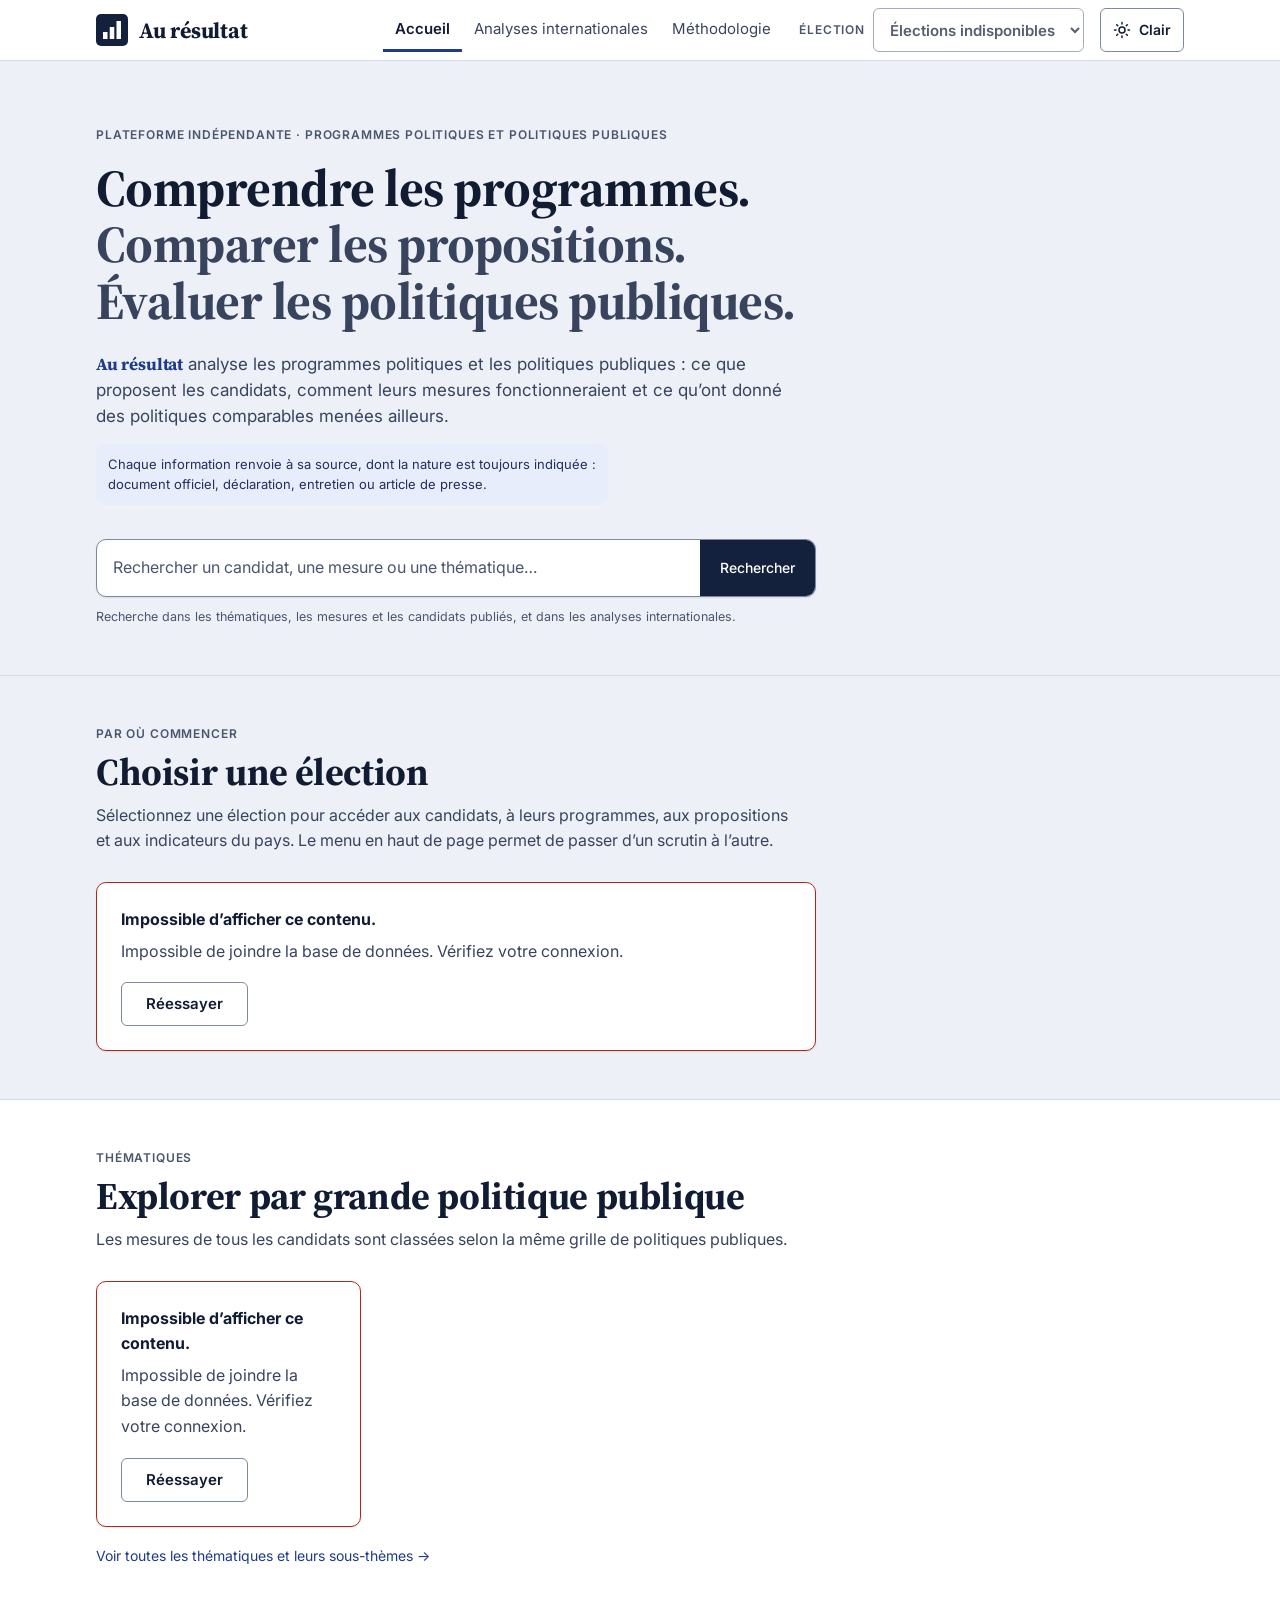
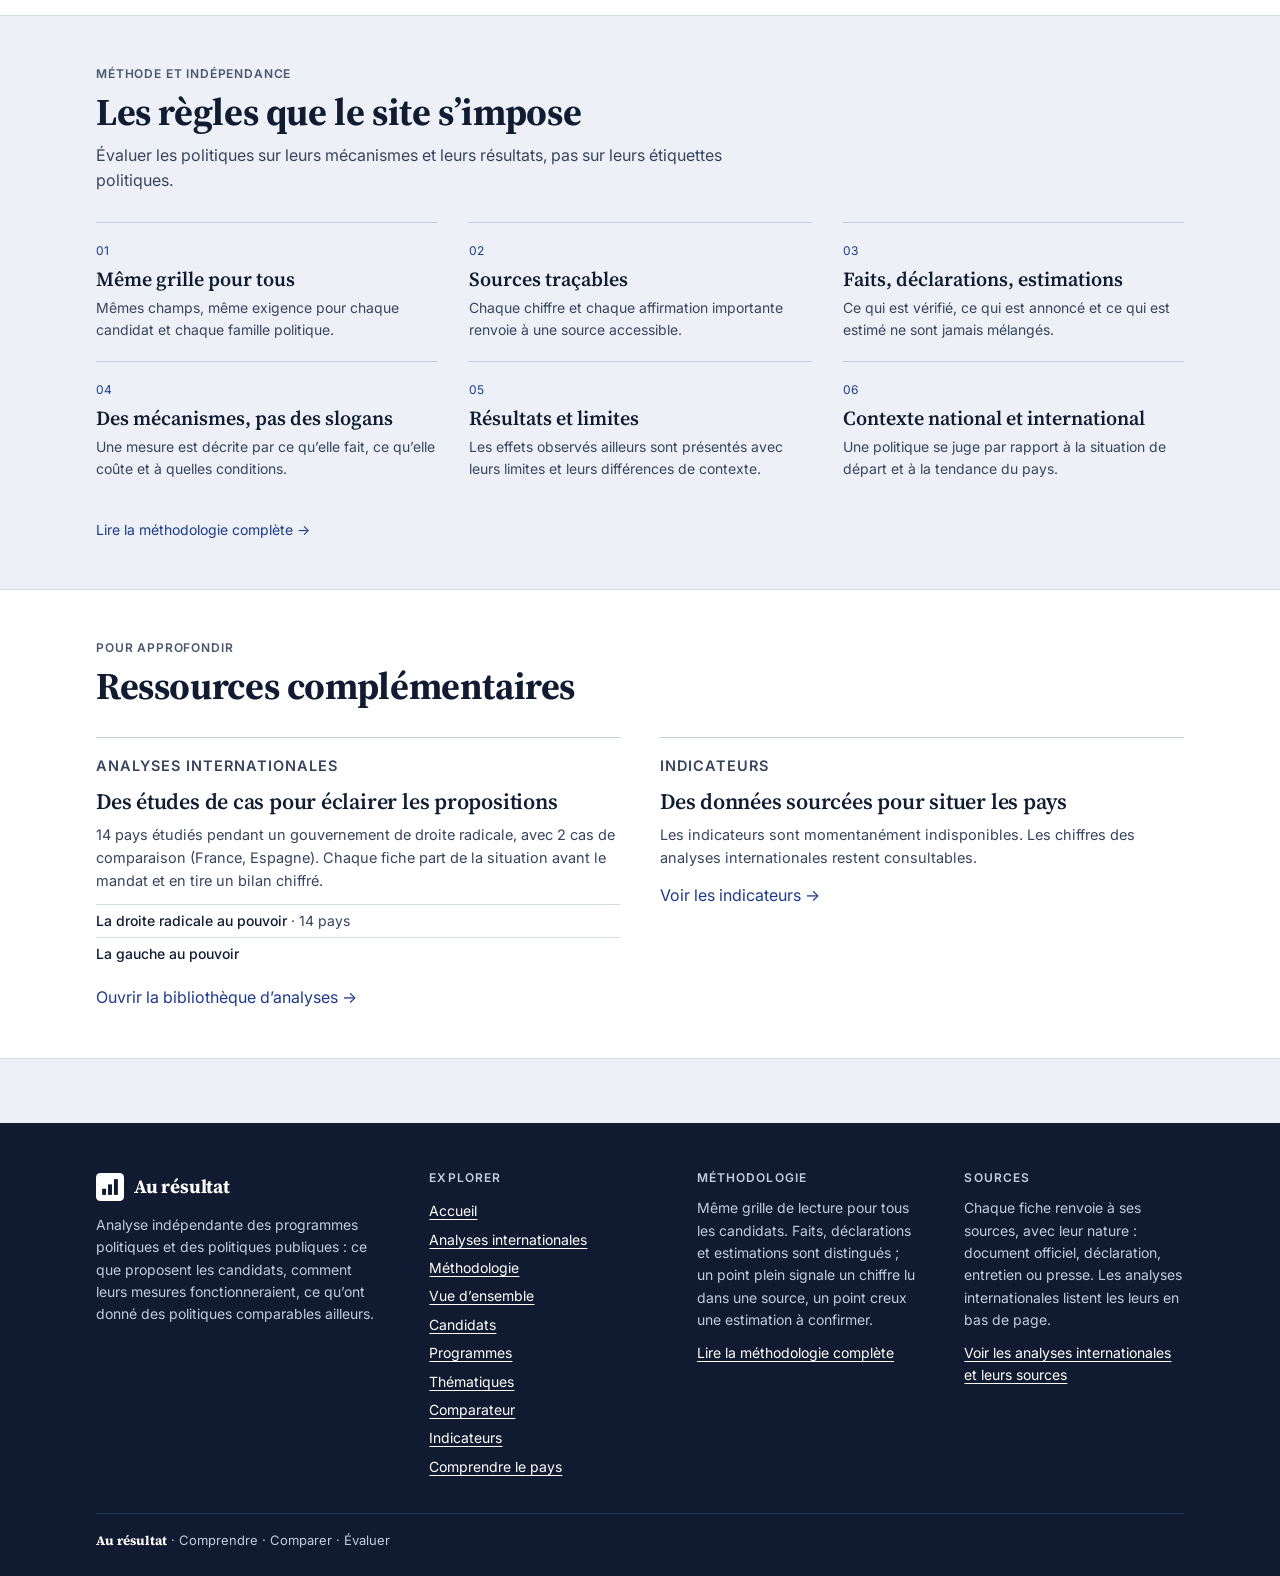
==== index.html @ 0c6ac0dc "Tour explicite des sondages, statut Éliminé fiable, règles de comparabilité, migrations 005 révisée " ====
<!doctype html>
<html lang="fr">
<head>
<meta charset="utf-8">
<meta name="viewport" content="width=device-width, initial-scale=1">
<script src="assets/js/theme-init.js?v=169ece5c"></script>
<title>Comprendre les programmes, comparer les propositions · Au résultat</title>
<meta name="description" content="Plateforme indépendante d’information et de comparaison des programmes politiques et des politiques publiques. Une entrée par élection.">
<meta property="og:title" content="Comprendre les programmes, comparer les propositions · Au résultat">
<meta property="og:description" content="Plateforme indépendante d’information et de comparaison des programmes politiques et des politiques publiques. Une entrée par élection.">

<link rel="icon" href="assets/img/logo.svg" type="image/svg+xml">
<link rel="preconnect" href="https://fonts.googleapis.com">
<link rel="preconnect" href="https://fonts.gstatic.com" crossorigin>
<link rel="stylesheet" href="https://fonts.googleapis.com/css2?family=Inter:wght@400;500;600;700&family=Source+Serif+4:opsz,wght@8..60,500;8..60,600;8..60,700&display=swap">
<link rel="stylesheet" href="assets/css/tokens.css?v=0c6f7365">
<link rel="stylesheet" href="assets/css/base.css?v=6aee513e">
<link rel="stylesheet" href="assets/css/markdown.css?v=99b19935">
<link rel="stylesheet" href="assets/css/home.css?v=6c6f60cf">
<link rel="stylesheet" href="assets/css/data.css?v=5d32ddff">
</head>
<body data-page="home">
<a class="skip" href="#contenu">Aller au contenu</a>
<div id="site-header"></div>

<main id="contenu">

  <!-- 1. Identité, promesse et recherche -->
  <section class="h-hero" aria-labelledby="intro-h">
    <div class="wrap">
      <p class="label" id="h-meta">Plateforme indépendante · programmes politiques et politiques publiques</p>
      <h1 id="intro-h"><span>Comprendre les programmes.</span> <span>Comparer les propositions.</span> <span>Évaluer les politiques publiques.</span></h1>
      <p class="h-lede"><span class="brand-inline">Au résultat</span> analyse les programmes politiques et les politiques publiques : ce que proposent les candidats, comment leurs mesures fonctionneraient et ce qu’ont donné des politiques comparables menées ailleurs.</p>
      <p class="h-status">Chaque information renvoie à sa source, dont la nature est toujours indiquée : document officiel, déclaration, entretien ou article de presse.</p>
      <div class="h-search" id="h-search" role="search">
        <form id="h-search-form" autocomplete="off">
          <label class="skip" for="h-q">Rechercher</label>
          <input id="h-q" type="search" placeholder="Rechercher un candidat, une mesure ou une thématique…" aria-controls="h-results" aria-expanded="false">
          <button type="submit">Rechercher</button>
        </form>
        <div class="h-results" id="h-results" role="region" aria-live="polite" hidden></div>
        <p class="h-search-note" id="h-search-note"></p>
      </div>
    </div>
  </section>

  <!-- 2. Choix de l’élection -->
  <section class="h-band" id="elections" aria-labelledby="elections-h">
    <div class="wrap">
      <header class="h-sec-head">
        <p class="label">Par où commencer</p>
        <h2 id="elections-h">Choisir une élection</h2>
        <p class="h-sec-sub">Sélectionnez une élection pour accéder aux candidats, à leurs programmes, aux propositions et aux indicateurs du pays. Le menu en haut de page permet de passer d’un scrutin à l’autre.</p>
      </header>
      <div id="h-elections"></div>
    </div>
  </section>

  <!-- 3. Thématiques -->
  <section class="h-band h-band--surface" id="thematiques" aria-labelledby="thematiques-h">
    <div class="wrap">
      <header class="h-sec-head">
        <p class="label">Thématiques</p>
        <h2 id="thematiques-h">Explorer par grande politique publique</h2>
        <p class="h-sec-sub" id="h-themes-sub">Les mesures de tous les candidats sont classées selon la même grille de politiques publiques.</p>
      </header>
      <div class="h-themes" id="h-themes"></div>
      <p class="h-more"><a href="thematiques.html">Voir toutes les thématiques et leurs sous-thèmes →</a></p>
    </div>
  </section>

  <!-- 4. Méthode et indépendance -->
  <section class="h-band" id="methode" aria-labelledby="methode-h">
    <div class="wrap">
      <header class="h-sec-head">
        <p class="label">Méthode et indépendance</p>
        <h2 id="methode-h">Les règles que le site s’impose</h2>
        <p class="h-sec-sub">Évaluer les politiques sur leurs mécanismes et leurs résultats, pas sur leurs étiquettes politiques.</p>
      </header>
      <ol class="h-principles">
        <li><span class="mono">01</span><b>Même grille pour tous</b><p>Mêmes champs, même exigence pour chaque candidat et chaque famille politique.</p></li>
        <li><span class="mono">02</span><b>Sources traçables</b><p>Chaque chiffre et chaque affirmation importante renvoie à une source accessible.</p></li>
        <li><span class="mono">03</span><b>Faits, déclarations, estimations</b><p>Ce qui est vérifié, ce qui est annoncé et ce qui est estimé ne sont jamais mélangés.</p></li>
        <li><span class="mono">04</span><b>Des mécanismes, pas des slogans</b><p>Une mesure est décrite par ce qu’elle fait, ce qu’elle coûte et à quelles conditions.</p></li>
        <li><span class="mono">05</span><b>Résultats et limites</b><p>Les effets observés ailleurs sont présentés avec leurs limites et leurs différences de contexte.</p></li>
        <li><span class="mono">06</span><b>Contexte national et international</b><p>Une politique se juge par rapport à la situation de départ et à la tendance du pays.</p></li>
      </ol>
      <p class="h-more"><a href="methodologie.html">Lire la méthodologie complète →</a></p>
    </div>
  </section>

  <!-- 5. Ressources complémentaires -->
  <section class="h-band h-band--surface" id="ressources" aria-labelledby="ressources-h">
    <div class="wrap">
      <header class="h-sec-head">
        <p class="label">Pour approfondir</p>
        <h2 id="ressources-h">Ressources complémentaires</h2>
      </header>
      <div class="h-res">
        <div>
          <p class="label">Analyses internationales</p>
          <h3>Des études de cas pour éclairer les propositions</h3>
          <p id="h-res-an"></p>
          <ul id="h-dossiers"></ul>
          <a href="analyses-internationales.html">Ouvrir la bibliothèque d’analyses →</a>
        </div>
        <div>
          <p class="label">Indicateurs</p>
          <h3>Des données sourcées pour situer les pays</h3>
          <p id="h-res-in"></p>
          <ul id="h-domains"></ul>
          <a href="indicateurs.html">Voir les indicateurs →</a>
        </div>
      </div>
    </div>
  </section>

  <noscript><p class="nojs wrap">Cette page affiche une partie de ses données avec JavaScript. Activez-le pour la consulter, ou ouvrez directement les <a href="candidats.html">candidats</a>, les <a href="thematiques.html">thématiques</a> ou les <a href="analyses-internationales.html">analyses internationales</a>.</p></noscript>
</main>

<div id="site-footer"></div>

<script src="assets/js/site-config.js?v=e3b5e2b8"></script>
<script src="assets/js/utils.js?v=4f6dde50"></script>
<script src="assets/js/layout.js?v=0e770fba"></script>
<script src="assets/js/supabase-config.js?v=d232925b"></script>
<script src="assets/js/db.js?v=2539611e"></script>
<script src="assets/js/markdown.js?v=3c86658f"></script>
<script src="assets/js/ui.js?v=4d51ed99"></script>
<script src="assets/js/election.js?v=2520361f"></script>
<script src="assets/js/data-analyses.js?v=10afe209"></script>
<script src="assets/js/data-gauche.js?v=f952f74d"></script>
<script src="assets/js/search.js?v=bfb70db7"></script>
<script src="assets/js/home.js?v=454de92f"></script>
</body>
</html>
---- assets/css/tokens.css ----
/* ==========================================================================
   DESIGN TOKENS : source unique des couleurs, polices, espacements et rayons.
   Deux jeux de valeurs : clair (par défaut) et sombre ([data-theme="dark"]).
   L'attribut data-theme est posé sur <html> par assets/js/theme-init.js AVANT le premier affichage
   (choix mémorisé, sinon préférence du système). Aucun composant ne contient de couleur en dur :
   changer l'identité du site = changer les valeurs de ce fichier, et seulement celui-ci.
   Contrastes vérifiés (WCAG AA) pour chaque paire texte/fond de ce fichier, dans les deux modes.
   ========================================================================== */
:root{
  /* ---- Typographie ---- */
  --f-display:'Source Serif 4',Georgia,'Times New Roman',serif;
  --f-body:'Inter',system-ui,-apple-system,'Segoe UI',Roboto,sans-serif;
  --f-mono:var(--f-body);          /* libellés techniques : même famille que le texte, en capitales espacées */
  /* ---- Espacements (échelle unique) ---- */
  --s-1:4px;--s-2:8px;--s-3:12px;--s-4:16px;--s-5:24px;--s-6:32px;--s-7:48px;--s-8:64px;
  --r-sm:6px;--r:10px;--r-lg:14px;
  --tap:44px;                      /* cible tactile minimale */
  --header-h:60px;

  /* ---- Mode clair : fond gris très clair, cartes blanches, bleu marine structurant ---- */
  color-scheme:light;
  --bg:#edf0f6;                    /* fond général */
  --surface:#ffffff;               /* cartes et surfaces */
  --surface-2:#e8ecf4;             /* aplat discret : en-têtes de tableau, citations, tuiles */
  --surface-hover:#f5f8fe;
  --line:#c5cddc;                  /* contour des cartes et séparateurs (≈1,6:1 sur blanc) */
  --rule:#9aa6bd;                  /* filet de séparation de groupe et de section */
  --line-soft:#d5dbe8;             /* filets discrets internes */
  --control-line:#7d89a3;          /* contour des champs et boutons (≥ 3:1) */
  --fg:#111c33;
  --fg-2:#38445e;
  --muted:#4a566e;
  --accent:#1e3a8a;                /* liens, repères, bleu marine vif */
  --accent-dim:#8d9bc4;
  --accent-soft:#e7edfa;           /* fond d'une note d'information */
  --accent-soft-fg:#22305a;
  --on-accent:#ffffff;
  --btn-bg:#14213d;--btn-fg:#ffffff;--btn-hover:#1e3a8a;
  --bar:#14213d;                   /* bandeau d'élection */
  --bar-2:#25365f;
  --bar-fg:#ffffff;
  --bar-fg-2:#c1cbe3;
  --footer-bg:#101a30;
  --header-bg:#ffffff;
  --sticky-bg:rgba(237,240,246,.94);
  --focus:#1e3a8a;                 /* anneau de focus sur le fond de page */
  --focus-bar:#ffffff;             /* anneau de focus sur les bandeaux marine et le pied de page */
  --pos:#146c3a;--neg:#b3261e;--mix:#8a5a00;
  --pre:#8794ae;--post:#4f5d7d;    /* graphiques : avant / pendant le mandat */
  --shadow:0 1px 2px rgba(17,28,51,.06),0 1px 1px rgba(17,28,51,.04);
  --logo-bg:#14213d;--logo-bar:#ffffff;
  /* Statut d'une valeur chiffrée (cas comparatifs) */
  --vs-obs:#14703f;--vs-proj:#0b4f9a;--vs-tgt:#8a5a00;--vs-est:#5b3ea6;--vs-unk:#4a566e;
  /* Les cinq statuts de formalisation d'une mesure : couleurs de la version en production (pastilles pleines, texte --fs-ink ≥ 7:1) */
  --fs-ink:#070d1a;
  --fs-official-fg:var(--fs-ink);--fs-official-bg:#86aee8;--fs-official-line:#86aee8;
  --fs-party-fg:var(--fs-ink);--fs-party-bg:#6fbcc8;--fs-party-line:#6fbcc8;
  --fs-pledge-fg:var(--fs-ink);--fs-pledge-bg:#aa9bdb;--fs-pledge-line:#aa9bdb;
  --fs-recent-fg:var(--fs-ink);--fs-recent-bg:#d4a47e;--fs-recent-line:#d4a47e;
  --fs-press-fg:var(--fs-ink);--fs-press-bg:#c791a6;--fs-press-line:#c791a6;
  /* Bandeaux marine et pied de page : mêmes valeurs dans les deux modes */
  --on-bar:#ffffff;
  --st-upcoming-fg:#e6ebf8;--st-live-bg:#14532d;--st-live-fg:#d7f3e1;--st-past-bg:#3a3f4d;--st-past-fg:#d5d9e3;
  --logo-on-bar:#ffffff;
  --shadow-pop:0 8px 24px rgba(17,28,51,.16);
}

/* ---- Mode sombre : bleu nuit, cartes ardoise, texte blanc cassé, accents bleus ---- */
:root[data-theme="dark"]{
  color-scheme:dark;
  --bg:#0b1424;
  --surface:#131f36;
  --surface-2:#1a2947;
  --surface-hover:#182742;
  --line:#2f4166;
  --rule:#4a6194;
  --line-soft:#243659;
  --control-line:#6479a6;
  --fg:#eceff6;
  --fg-2:#c4ccdc;
  --muted:#9aa6be;
  --accent:#8fb4ff;
  --accent-dim:#4a69a8;
  --accent-soft:#1b2c4f;
  --accent-soft-fg:#d3e0fa;
  --on-accent:#0b1424;
  --btn-bg:#8fb4ff;--btn-fg:#0b1424;--btn-hover:#b3cdff;
  --bar:#16264a;
  --bar-2:#243a6b;
  --bar-fg:#ffffff;
  --bar-fg-2:#b9c6e6;
  --footer-bg:#08101e;
  --header-bg:#0f1a2f;
  --sticky-bg:rgba(11,20,36,.94);
  --focus:#a9c4ff;
  --focus-bar:#ffffff;
  --pos:#5cd1a0;--neg:#ff8f82;--mix:#f0c36a;
  --pre:#5f7196;--post:#9fb3da;
  --shadow:none;
  --logo-bg:#8fb4ff;--logo-bar:#0b1424;
  --vs-obs:#5cd1a0;--vs-proj:#8fb4ff;--vs-tgt:#f0c36a;--vs-est:#c9b6ff;--vs-unk:#9aa6be;
  /* Mode sombre : la teinte de production devient le texte et le contour, sur un fond très sombre teinté (≥ 7:1) */
  --fs-official-fg:#86aee8;--fs-official-bg:#273754;--fs-official-line:#86aee8;
  --fs-party-fg:#6fbcc8;--fs-party-bg:#233a4f;--fs-party-line:#6fbcc8;
  --fs-pledge-fg:#aa9bdb;--fs-pledge-bg:#2d3452;--fs-pledge-line:#aa9bdb;
  --fs-recent-fg:#d4a47e;--fs-recent-bg:#343642;--fs-recent-line:#d4a47e;
  --fs-press-fg:#c791a6;--fs-press-bg:#323249;--fs-press-line:#c791a6;
  --shadow-pop:0 8px 24px rgba(0,0,0,.5);
}
---- assets/css/base.css ----
/* ==========================================================================
   BASE COMMUNE À TOUTES LES PAGES
   Couleurs, polices, espacements : voir tokens.css (clair et sombre). Ce fichier ne contient aucune couleur en dur.
   Typographie : Source Serif 4 (titres), Inter (texte et libellés).
   Hiérarchie : titre de page (h1) > section (h2) > sous-section (h3/h4) > libellé en capitales (.label) > texte secondaire (--muted).
   ========================================================================== */
*{box-sizing:border-box}
html{scroll-behavior:smooth;background:var(--bg)}
@media (prefers-reduced-motion:reduce){html{scroll-behavior:auto}}
body{margin:0;background:var(--bg);color:var(--fg);font-family:var(--f-body);font-size:16px;line-height:1.6;-webkit-text-size-adjust:100%;font-variant-numeric:lining-nums}
a{color:var(--accent);text-decoration:none}
a:hover{text-decoration:underline;text-underline-offset:3px}
:focus-visible{outline:3px solid var(--focus);outline-offset:2px;border-radius:3px}
.elec-bar :focus-visible,.site-footer :focus-visible{outline-color:var(--focus-bar)}
img{max-width:100%}
.wrap{max-width:1120px;margin:0 auto;padding-left:max(var(--s-4),env(safe-area-inset-left,0px));padding-right:max(var(--s-4),env(safe-area-inset-right,0px))}
h1,h2,h3,h4{font-family:var(--f-display);font-weight:700;margin:0;text-wrap:balance;letter-spacing:-.01em;line-height:1.15;color:var(--fg)}
h1{font-size:clamp(2rem,4.4vw,3rem)}
h2{font-size:clamp(1.5rem,2.8vw,2rem)}
h3{font-size:clamp(1.2rem,2vw,1.4rem);font-weight:600}
h4{font-size:1.05rem;font-weight:600}
p{margin:0}
summary{min-height:var(--tap);display:list-item}
summary:where(:not([class])){display:flex;align-items:center}
.mono{font-family:var(--f-mono)}
.label{font-family:var(--f-mono);font-size:12px;font-weight:600;letter-spacing:.07em;text-transform:uppercase;color:var(--muted)}
.dot{display:inline-block;width:7px;height:7px;border-radius:50%;margin-left:4px;vertical-align:middle;flex:none}
.dot.v{background:var(--accent)}
.dot.e{border:1px solid var(--muted);background:transparent}
.skip{position:absolute;left:-9999px;top:8px;background:var(--fg);color:var(--bg);padding:8px 12px;z-index:100}
.skip:focus{left:8px}

/* ---------- Boutons, champs : un seul style pour tout le site ---------- */
.btn{display:inline-flex;align-items:center;justify-content:center;min-height:var(--tap);padding:0 var(--s-5);border:1px solid var(--control-line);border-radius:var(--r-sm);background:var(--surface);color:var(--fg);font:inherit;font-size:.9375rem;font-weight:600;line-height:1.2;text-decoration:none;cursor:pointer}
.btn:hover{border-color:var(--accent);color:var(--accent);text-decoration:none}
.btn--primary{background:var(--btn-bg);border-color:var(--btn-bg);color:var(--btn-fg)}
.btn--primary:hover{background:var(--btn-hover);border-color:var(--btn-hover);color:var(--btn-fg)}
select,input[type="search"],input[type="text"]{font:inherit;color:var(--fg);background:var(--surface);border:1px solid var(--control-line);border-radius:var(--r-sm);min-height:var(--tap);padding:0 var(--s-3)}
select{font-size:.9375rem;font-weight:500;max-width:100%}
input::placeholder{color:var(--muted);opacity:1}
input[type="checkbox"],input[type="radio"]{accent-color:var(--accent);width:18px;height:18px;flex:none;margin:2px 0 0}

/* ---------- Bandeau du site ---------- */
.logo{width:32px;height:32px;display:block;flex:none}
.logo .lb{fill:var(--logo-bg)}.logo .lr{fill:var(--logo-bar)}
.site-header{position:sticky;top:0;z-index:40;background:var(--header-bg);border-bottom:1px solid var(--line-soft)}
.site-header .wrap{display:flex;align-items:center;justify-content:space-between;flex-wrap:wrap;gap:var(--s-1) var(--s-4);padding-block:var(--s-2)}
.brand{display:flex;align-items:center;gap:11px;color:var(--fg);text-decoration:none;min-height:var(--tap)}
.brand:hover{text-decoration:none}
.brand-name{font-family:var(--f-display);font-weight:700;font-size:22px;letter-spacing:-.01em;line-height:1;color:var(--fg)}
.brand-tag{display:none;font-family:var(--f-mono);font-size:11px;font-weight:600;letter-spacing:.07em;text-transform:uppercase;color:var(--muted);padding-left:12px;border-left:1px solid var(--line)}
@media (min-width:1440px){.brand-tag{display:block}}
.site-nav{margin-left:auto}
.site-nav ul{display:flex;gap:0;list-style:none;margin:0;padding:0}
.site-nav a{display:flex;align-items:center;min-height:var(--tap);white-space:nowrap;padding:0 var(--s-3);color:var(--fg-2);font-size:.9375rem;border-bottom:3px solid transparent;text-decoration:none}
.site-nav a:hover{color:var(--fg)}
.site-nav a[aria-current="page"]{color:var(--fg);font-weight:600;border-bottom-color:var(--accent)}

/* ---------- Sélecteurs d'élection et d'apparence ---------- */
.elec-pick{display:flex;align-items:center;gap:var(--s-2)}
.elec-pick label{font-family:var(--f-mono);font-size:12px;font-weight:600;letter-spacing:.07em;text-transform:uppercase;color:var(--muted)}
.elec-pick select{font-weight:600;max-width:260px;min-width:0}
.theme-pick{position:relative;display:inline-flex;align-items:center;gap:var(--s-2);min-height:var(--tap);min-width:var(--tap);padding:0 var(--s-3);justify-content:center;border:1px solid var(--control-line);border-radius:var(--r-sm);background:var(--surface);color:var(--fg);font-size:.875rem;font-weight:600}
.theme-pick:hover{border-color:var(--accent);color:var(--accent)}
.theme-pick svg{display:none;width:18px;height:18px;flex:none}
.theme-pick[data-pref="light"] .i-light,.theme-pick[data-pref="dark"] .i-dark,.theme-pick[data-pref="auto"] .i-auto{display:block}
.theme-pick .tp-lab{display:none}
.theme-pick select{position:absolute;inset:0;width:100%;height:100%;min-height:0;opacity:0;cursor:pointer;padding:0;border:0}
.theme-pick:has(select:focus-visible){outline:3px solid var(--focus);outline-offset:2px}
@supports not selector(:has(*)){.theme-pick:focus-within{outline:3px solid var(--focus);outline-offset:2px}}
@media (min-width:901px){.theme-pick{justify-content:flex-start}.theme-pick .tp-lab{display:inline}}

/* ---------- Barre de rubriques de l'élection ---------- */
.elec-bar{background:var(--bar);color:var(--bar-fg)}
.elec-bar .wrap{display:flex;flex-wrap:wrap;align-items:center;justify-content:space-between;gap:0 var(--s-5)}
.elec-bar .label{color:var(--bar-fg-2)}
.eb-title{display:flex;align-items:center;gap:var(--s-3);padding:var(--s-3) 0 var(--s-1);min-width:0;flex-wrap:wrap}
.eb-title b{font-family:var(--f-display);font-size:1.1875rem;font-weight:600;color:var(--bar-fg)}
.eb-st{font-family:var(--f-mono);font-size:12px;font-weight:600;padding:3px 10px;border-radius:999px;background:var(--bar-2);color:var(--st-upcoming-fg)}
.eb-live{background:var(--st-live-bg);color:var(--st-live-fg)}.eb-upcoming{background:var(--bar-2);color:var(--st-upcoming-fg)}.eb-past{background:var(--st-past-bg);color:var(--st-past-fg)}
.eb-nav ul{display:flex;list-style:none;margin:0;padding:0;overflow-x:auto;scrollbar-width:thin}
.eb-nav a{display:flex;align-items:center;min-height:var(--tap);white-space:nowrap;padding:0 var(--s-3);color:var(--bar-fg-2);font-size:.9375rem;border-bottom:3px solid transparent;text-decoration:none}
.eb-nav a:hover{color:var(--on-bar);text-decoration:none}
.eb-nav a[aria-current="page"]{color:var(--on-bar);font-weight:600;border-bottom-color:var(--on-bar)}
.elec-choose{max-width:none}

.site-menu{display:contents}
.menu-btn{display:none;align-items:center;gap:var(--s-2);min-height:var(--tap);padding:0 var(--s-3);border:1px solid var(--control-line);border-radius:var(--r-sm);background:var(--surface);color:var(--fg);font:inherit;font-size:.875rem;font-weight:600;cursor:pointer}
.menu-btn svg{width:18px;height:18px}
.menu-btn:hover{border-color:var(--accent);color:var(--accent)}

/* Petit écran : bandeau réduit à une ligne (logo, apparence, menu) ; navigation et élection dans le menu */
@media (max-width:900px){
  .site-header .wrap{align-items:center;flex-wrap:wrap}
  .theme-pick{order:2;margin-left:auto}
  .menu-btn{display:inline-flex;order:3}
  .site-menu{display:none;flex:1 0 100%;order:5;padding-bottom:var(--s-3)}
  .site-menu.open{display:block}
  .elec-pick{margin-top:var(--s-2)}
  .elec-pick label{display:none}
  .elec-pick select{max-width:none;width:100%}
  .site-nav{width:100%;margin-left:0}
  .site-nav ul{flex-direction:column}
  .site-nav a{border-bottom:0;border-left:3px solid transparent}
  .site-nav a[aria-current="page"]{border-left-color:var(--accent)}
}
@media (max-width:700px){
  .site-header{position:static}
  .brand-name{font-size:1.1875rem}
  .eb-title{flex-wrap:nowrap;padding:var(--s-2) 0 0;gap:var(--s-2);width:100%}
  .eb-title .label{display:none}
  .eb-title b{font-size:1rem;white-space:nowrap;overflow:hidden;text-overflow:ellipsis;min-width:0}
  .eb-st{flex:none}
  .eb-nav{width:100%}
  .eb-nav a{padding:0 10px;font-size:.9rem}
  .elec-bar .wrap{gap:0}
}

/* ---------- Pied de page ---------- */
.site-footer{background:var(--footer-bg);color:var(--bar-fg-2);padding-block:var(--s-7) var(--s-5);margin-top:var(--s-8)}
.site-footer a{color:var(--on-bar);text-decoration:underline;text-underline-offset:3px}
.f-grid{display:grid;grid-template-columns:1.3fr 1fr 1fr 1fr;gap:var(--s-6) var(--s-7)}
.f-grid h2{font-family:var(--f-mono);font-size:12px;font-weight:600;letter-spacing:.09em;text-transform:uppercase;color:var(--bar-fg-2);margin-bottom:var(--s-3)}
.f-grid p,.f-grid li{font-size:.875rem;color:var(--bar-fg-2)}
.f-grid p+p{margin-top:10px}
.f-grid ul{list-style:none;margin:0;padding:0}
.f-grid li{padding:3px 0}
.f-brand{display:flex;align-items:center;gap:10px;margin-bottom:var(--s-3)}
.f-brand .logo{width:28px;height:28px;--logo-bg:var(--logo-on-bar);--logo-bar:var(--footer-bg)}
.f-brand b{font-family:var(--f-display);font-size:19px;color:var(--on-bar)}
.f-slot{border:1px dashed var(--bar-2);padding:8px 10px;color:var(--bar-fg-2);font-size:.8125rem;margin-top:10px}
.f-bottom{margin-top:var(--s-6);padding-top:var(--s-4);border-top:1px solid var(--bar-2);display:flex;flex-wrap:wrap;gap:6px var(--s-5);font-size:.8125rem;color:var(--bar-fg-2)}
@media (max-width:860px){.f-grid{grid-template-columns:repeat(2,minmax(0,1fr))}}
@media (max-width:520px){.f-grid{grid-template-columns:minmax(0,1fr)}}

.brand-inline{font-family:var(--f-display);font-weight:700;color:var(--accent);letter-spacing:-.01em;white-space:nowrap}
.site-footer .brand-inline{color:var(--on-bar)}

/* ---------- Changement de thème : transition douce, seulement pendant le basculement (jamais au chargement) ---------- */
.theme-anim,.theme-anim *,.theme-anim *::before,.theme-anim *::after{transition:background-color .25s ease,color .25s ease,border-color .25s ease,fill .25s ease,stroke .25s ease,box-shadow .25s ease !important}
@media (prefers-reduced-motion:reduce){.theme-anim,.theme-anim *,.theme-anim *::before,.theme-anim *::after{transition:none !important}}
---- assets/css/markdown.css ----
/* ==========================================================================
   TEXTE ÉDITORIAL RENDU DEPUIS DU MARKDOWN (classe .md, produite par UI.rich / assets/js/markdown.js)
   Aucune couleur en dur : tout vient de tokens.css. Couleur identitaire = --accent (même couleur que les liens et « Au résultat »).
   Les tailles de texte propres à une page (ex. dossier pays) se règlent dans la feuille de la page.
   ========================================================================== */
.md{line-height:1.65;overflow-wrap:anywhere;word-break:normal}
.md>:first-child{margin-top:0}
.md>:last-child{margin-bottom:0}
.md p{margin:0 0 1em}
/* Gras : couleur identitaire, graisse nettement marquée */
.md strong,.md b{font-weight:700;color:var(--accent)}
.md em{font-style:italic}
/* Sous-titres (« ## Titre » devient un h4 dans les fiches) : serif, hiérarchie nette, rappel discret de la couleur identitaire */
.md h3,.md h4,.md h5,.md h6{font-family:var(--f-display);font-weight:600;line-height:1.25;color:var(--fg);margin:1.5em 0 .5em;text-wrap:balance}
.md h3{font-size:1.4rem}
.md h4{font-size:1.2rem;padding-bottom:.3em;border-bottom:2px solid var(--accent-dim)}
.md h5,.md h6{font-size:1.05rem}
/* Listes : vrais marqueurs (pas de tirets), colorés avec l'identité, alignés sur le texte */
.md ul,.md ol{margin:0 0 1em;padding-left:1.5em}
.md ul{list-style:disc}
.md ul ul{list-style:circle}
.md li{margin:.35em 0;padding-left:.25em}
.md li::marker{color:var(--accent)}
.md ol>li::marker{font-weight:700;font-variant-numeric:lining-nums tabular-nums}
.md li>ul,.md li>ol{margin:.35em 0 .2em}
.md li>p{margin:0 0 .4em}
.md a{color:var(--accent);text-underline-offset:2px;text-decoration:underline}
.md blockquote{margin:1.2em 0;padding:.1em 0 .1em 16px;border-left:2px solid var(--line);color:var(--fg-2);font-family:var(--f-display)}
.md code{font-family:ui-monospace,SFMono-Regular,Menlo,Consolas,monospace;font-size:.88em;background:var(--surface-2);padding:.1em .35em;border-radius:4px}
.md pre{overflow-x:auto;background:var(--surface-2);padding:12px 14px;border-radius:var(--r-sm);max-width:100%}
.md pre code{background:none;padding:0}
.md hr{border:0;border-top:1px solid var(--line);margin:1.6em 0}
.md-table{overflow-x:auto;margin:0 0 1.2em;max-width:100%}
.md-table table{border-collapse:collapse;font-size:.9375rem;min-width:100%}
.md-table th,.md-table td{border-bottom:1px solid var(--line);padding:8px 10px;text-align:left;vertical-align:top}
.md-table th{font-weight:600;color:var(--fg)}
/* Champs de fiche (listes de définitions, descriptions) : colonne lisible, couleur du texte courant */
.md--rich{max-width:70ch;color:inherit}
/* Cellules de tableau comparatif : compact */
.md--cell{max-width:none;font-size:inherit;line-height:1.5}
.md--cell p,.md--cell ul,.md--cell ol{margin-bottom:.5em}
---- assets/css/home.css ----
/* ==========================================================================
   PAGE D’ACCUEIL
   Ordre : promesse + recherche, trois portes d’entrée, thématiques, méthode,
   ressources complémentaires. Chaque bloc est indépendant (réordonnable dans index.html).
   ========================================================================== */
.h-hero{padding-block:var(--s-8) var(--s-7);border-bottom:1px solid var(--line-soft)}
.h-hero h1{font-size:clamp(30px,4.6vw,52px);line-height:1.08;max-width:none;margin-top:16px}
.h-hero h1 span{display:block}
.h-hero h1 span+span{color:var(--fg-2)}
.h-lede{margin-top:22px;max-width:64ch;color:var(--fg-2);font-size:17px;line-height:1.55}
.h-status{margin-top:14px;max-width:64ch;font-size:13px;color:var(--muted);padding:10px 12px;border-radius:var(--r);background:var(--accent-soft);color:var(--accent-soft-fg)}

/* Recherche centrale */
.h-search{margin-top:34px;max-width:720px;position:relative}
.h-search form{display:flex;border:1px solid var(--control-line);border-radius:var(--r);overflow:hidden;background:var(--surface);box-shadow:var(--shadow)}
.h-search form:focus-within{border-color:var(--accent);outline:3px solid var(--focus);outline-offset:2px}
.h-search input{flex:1;min-width:0;background:transparent;border:0;color:var(--fg);font:inherit;font-size:16px;padding:15px 16px}
.h-search input::placeholder{color:var(--muted)}
.h-search input:focus-visible{outline:none}
.h-search button{border:0;border-left:0;background:var(--btn-bg);color:var(--btn-fg);min-height:48px;font:inherit;font-size:14px;font-weight:500;padding:0 20px;cursor:pointer}
.h-search button:hover{background:var(--btn-hover)}
.h-search-note{font-size:12.5px;color:var(--muted);margin-top:10px}
.h-results{position:absolute;left:0;right:0;top:100%;margin-top:4px;background:var(--surface);border:1px solid var(--line);border-radius:var(--r);box-shadow:var(--shadow-pop);z-index:20;max-height:420px;overflow:auto}
.h-results[hidden]{display:none}
.h-results h4{margin:0;padding:10px 14px 6px;font-family:var(--f-mono);font-size:10.5px;font-weight:500;letter-spacing:.09em;text-transform:uppercase;color:var(--muted)}
.h-results a{display:block;padding:9px 14px;color:var(--fg);font-size:14px;text-decoration:none;border-top:1px solid var(--line-soft)}
.h-results a:hover,.h-results a:focus-visible{background:var(--surface-2);text-decoration:none}
.h-results a small{display:block;color:var(--muted);font-size:12px}
.h-results p{padding:12px 14px;font-size:13.5px;color:var(--fg-2)}

.h-band{padding-block:var(--s-7)}
.h-band--surface{background:var(--surface);border-block:1px solid var(--line-soft)}
.h-sec-head{margin-bottom:28px;max-width:70ch}
.h-sec-head h2{font-size:clamp(26px,3.4vw,38px);margin-top:8px}
.h-sec-sub{color:var(--fg-2);margin-top:8px}

/* Trois portes d’entrée */
.h-doors{display:grid;grid-template-columns:repeat(3,minmax(0,1fr));gap:12px}
.h-door{display:flex;flex-direction:column;gap:10px;padding:var(--s-5);border:1px solid var(--line-soft);box-shadow:var(--shadow);border-radius:var(--r);background:var(--surface);color:inherit;text-decoration:none;min-width:0}
.h-door:hover{background:var(--surface-hover);border-color:var(--accent-dim);text-decoration:none}
.h-door h3{font-size:25px}
.h-door p{font-size:14.5px;color:var(--fg-2);flex:1}
.h-door .h-go{font-family:var(--f-mono);font-size:12px;color:var(--accent);letter-spacing:.04em}
.h-door .h-state{font-family:var(--f-mono);font-size:10.5px;letter-spacing:.06em;text-transform:uppercase;color:var(--muted)}
@media (max-width:860px){.h-doors{grid-template-columns:minmax(0,1fr)}}

/* Thématiques */
.h-themes{display:grid;grid-template-columns:repeat(auto-fill,minmax(250px,1fr));gap:10px}
.h-theme{display:flex;flex-direction:column;gap:6px;border:1px solid var(--line-soft);box-shadow:var(--shadow);border-radius:var(--r);background:var(--surface);padding:var(--s-4) var(--s-5);min-width:0;color:inherit;text-decoration:none}
.h-theme:hover{background:var(--surface-hover);border-color:var(--accent-dim);text-decoration:none}
.h-theme h3{font-size:20px}
.h-theme p{font-size:13px;color:var(--muted)}
.h-theme .h-n{font-family:var(--f-mono);font-size:11px;color:var(--accent)}
.h-more{margin-top:18px;font-size:14px}

/* Méthode et indépendance */
.h-principles{list-style:none;margin:0;padding:0;display:grid;grid-template-columns:repeat(3,minmax(0,1fr));gap:0 32px}
.h-principles li{border-top:1px solid var(--line);padding:14px 0 20px}
.h-principles .mono{color:var(--accent);font-size:12px}
.h-principles b{display:block;font-family:var(--f-display);font-size:20px;font-weight:600;margin:4px 0 6px;line-height:1.2}
.h-principles p{font-size:14px;color:var(--fg-2)}
@media (max-width:860px){.h-principles{grid-template-columns:minmax(0,1fr)}}

/* Ressources complémentaires */
.h-res{display:grid;grid-template-columns:repeat(2,minmax(0,1fr));gap:0 40px}
.h-res>div{border-top:1px solid var(--line);padding-top:16px}
.h-res h3{font-size:22px;margin:6px 0 8px}
.h-res p{font-size:14.5px;color:var(--fg-2);margin-bottom:12px}
.h-res ul{list-style:none;margin:0 0 14px;padding:0;font-size:14px}
.h-res li{padding:5px 0;border-top:1px solid var(--line-soft);color:var(--fg-2)}
.h-res li b{color:var(--fg);font-weight:500}
@media (max-width:760px){.h-res{grid-template-columns:minmax(0,1fr);gap:28px}}

.nojs{padding:16px;border:1px dashed var(--line);color:var(--fg-2);margin-block:24px}
@media (max-width:760px){.h-hero{padding-block:42px 38px}.h-search button{padding:0 14px}}
.h-door .h-count{font-size:13px;color:var(--fg-2)}
---- assets/css/data.css ----
/* ==========================================================================
   Pages alimentées par Supabase : états, fiabilité, fiches, mesures, analyses.
   ========================================================================== */
.st{padding:var(--s-5);border:1px solid var(--line-soft);border-radius:var(--r);background:var(--surface);box-shadow:var(--shadow);color:var(--fg-2);max-width:72ch}
.st p+p{margin-top:6px}
.st-err{border-color:var(--neg)}
.st-err b{color:var(--fg)}
.spin{display:inline-block;width:14px;height:14px;margin-right:10px;vertical-align:-2px;border:2px solid var(--line);border-top-color:var(--accent);border-radius:50%;animation:spin .8s linear infinite}
@keyframes spin{to{transform:rotate(360deg)}}
@media (prefers-reduced-motion:reduce){.spin{animation:none}}
.st .btn{margin-top:var(--s-3)}

/* Fiabilité */
.rel{display:inline-flex;flex-direction:column;gap:2px;font-size:12.5px;color:var(--fg-2);vertical-align:top}
.rel-head{display:inline-flex;align-items:center;gap:7px;font-family:var(--f-mono);font-size:11.5px;letter-spacing:.02em}
.rel-bars{display:inline-flex;gap:2px;align-items:flex-end}
.rel-bars i{display:block;width:5px;height:11px;border:1px solid var(--muted);background:transparent}
.rel-bars i:nth-child(1){height:7px}.rel-bars i:nth-child(2){height:9px}
.rel-high .rel-bars i.on{background:var(--pos);border-color:var(--pos)}
.rel-medium .rel-bars i.on{background:var(--mix);border-color:var(--mix)}
.rel-low .rel-bars i.on{background:var(--neg);border-color:var(--neg)}
.rel-unverified .rel-head{color:var(--muted)}
.rel-unverified .rel-bars i{border-style:dashed}
.rel-text{font-size:12px;color:var(--muted);max-width:60ch}
.rel-legend{display:flex;flex-direction:column;gap:10px;margin-top:6px}

/* Cartes de candidatures */
.cand-grid{display:grid;grid-template-columns:repeat(auto-fill,minmax(290px,1fr));gap:var(--s-3)}
.cand{display:grid;grid-template-columns:72px minmax(0,1fr);gap:var(--s-4);padding:var(--s-4) var(--s-4);border:1px solid var(--line);border-radius:var(--r);background:var(--surface);box-shadow:var(--shadow);color:inherit;text-decoration:none;min-width:0}
.cand:hover{background:var(--surface-hover);border-color:var(--accent-dim);text-decoration:none}
.cand h3{font-size:20px;margin-bottom:2px}
.cand p{font-size:13px;color:var(--muted)}
.cand .rel{margin-top:8px}
.avatar{width:64px;height:64px;object-fit:cover;display:block;background:var(--surface-2);border:1px solid var(--line)}
.avatar-ph{display:flex;align-items:center;justify-content:center;font-family:var(--f-display);font-size:26px;color:var(--accent)}
.statut{font-family:var(--f-mono);font-size:11px;font-weight:600;letter-spacing:.07em;text-transform:uppercase;color:var(--accent)}

/* Fiches */
.kv{display:grid;grid-template-columns:minmax(120px,200px) minmax(0,1fr);gap:0 24px;margin:0}
.kv dt{padding:11px 0;border-top:1px solid var(--line-soft);font-family:var(--f-mono);font-size:11px;font-weight:600;letter-spacing:.07em;text-transform:uppercase;color:var(--muted)}
.kv dd{padding:10px 0;border-top:1px solid var(--line-soft);margin:0;color:var(--fg-2);overflow-wrap:anywhere}
@media (max-width:640px){.kv{grid-template-columns:minmax(0,1fr)}.kv dt{padding-bottom:0;border-bottom:0}.kv dd{border-top:0;padding-top:2px}}
.fiche-head{display:grid;grid-template-columns:auto minmax(0,1fr);gap:22px;align-items:start}
@media (max-width:520px){.fiche-head{grid-template-columns:minmax(0,1fr)}}
.long{max-width:70ch;white-space:pre-line}

/* Fiches (candidat, mesure) : sections à plat, séparées par un filet. Un cadre est réservé à ce sur quoi on peut cliquer (cartes de mesures, de candidats). */
.blk{margin:0;padding:var(--s-6) 0 var(--s-2);border-top:1px solid var(--rule)}
.blk>header{display:flex;flex-direction:column;gap:var(--s-1);padding:0 0 var(--s-4)}
.blk>header b{font-family:var(--f-display);font-size:clamp(1.4rem,3vw,1.75rem);font-weight:600;line-height:1.2;color:var(--fg)}
.blk>header>span{font-size:.9375rem;color:var(--muted)}
.blk>div{padding:0}
.blk--an{border-top:3px solid var(--accent)}
.blk--an>header b{color:var(--fg)}
.blk--lead{border-top:0;padding-top:var(--s-3)}
.m-meta{display:flex;flex-wrap:wrap;gap:var(--s-2) var(--s-4);align-items:center;margin:var(--s-5) 0 var(--s-2)}
.quote{margin:8px 0;padding:10px 14px;border-left:3px solid var(--accent-dim);background:var(--surface-2);border-radius:0 var(--r-sm) var(--r-sm) 0;color:var(--fg-2);font-family:var(--f-display);font-size:17px;line-height:1.45;white-space:pre-line}
.refs{margin:0;padding-left:18px;font-size:13.5px;color:var(--fg-2)}
.refs li{padding:5px 0}
.refs small{display:block;color:var(--muted)}

/* Mesures : cartes entièrement cliquables, deux colonnes sur ordinateur, une sur mobile.
   L'intitulé domine ; le statut de formalisation est secondaire ; la flèche indique l'ouverture d'une fiche. */
.mlist{list-style:none;margin:0;padding:0;display:grid;grid-template-columns:repeat(2,minmax(0,1fr));gap:var(--s-3)}
.mlist>li{display:flex;min-width:0}
.mcard{position:relative;display:flex;flex-direction:column;justify-content:space-between;gap:var(--s-3);width:100%;min-height:104px;padding:var(--s-4) 44px var(--s-4) var(--s-4);background:var(--surface);border:1px solid var(--line);border-radius:var(--r);color:var(--fg);text-decoration:none;transition:border-color .15s,background-color .15s}
.mcard>b{font-weight:600;font-size:1.0625rem;line-height:1.35;display:-webkit-box;-webkit-line-clamp:3;-webkit-box-orient:vertical;overflow:hidden;overflow-wrap:anywhere}
.mcard .fs{align-self:flex-start}
.mcard .by{font-size:.8125rem;color:var(--muted)}
.mcard::after{content:"→";position:absolute;right:var(--s-4);top:var(--s-4);color:var(--muted);transition:transform .15s,color .15s}
.mcard:hover{border-color:var(--accent);background:var(--surface-hover);text-decoration:none}
.mcard:hover::after{color:var(--accent);transform:translateX(3px)}
.mcard:hover>b{color:var(--accent)}
.mcard:focus-visible{outline-offset:3px;border-radius:var(--r)}
@media (prefers-reduced-motion:reduce){.mcard,.mcard::after{transition:none}}
@media (max-width:700px){
  .mlist{grid-template-columns:minmax(0,1fr);gap:var(--s-2)}
  .mcard{min-height:0;gap:var(--s-2);padding:var(--s-3) 44px var(--s-3) var(--s-4)}
  .mcard>b{font-size:1rem}
}
.sr-only{position:absolute;width:1px;height:1px;margin:-1px;padding:0;overflow:hidden;clip:rect(0,0,0,0);white-space:nowrap;border:0}

/* Thématiques */
.fam-sub{display:flex;flex-wrap:wrap;gap:6px;list-style:none;margin:10px 0 0;padding:0}
.fam-sub a{display:flex;align-items:center;min-height:var(--tap);padding:0 var(--s-3);border:1px solid var(--line);border-radius:999px;background:var(--surface);font-size:12.5px;color:var(--fg-2);text-decoration:none}
.fam-sub a:hover,.fam-sub a[aria-current="true"]{border-color:var(--accent);color:var(--fg)}
.t-detail{border:1px solid var(--line-soft);border-radius:var(--r);box-shadow:var(--shadow);padding:var(--s-5);margin-bottom:var(--s-6);background:var(--surface);scroll-margin-top:calc(var(--header-h) + 12px)}
.t-detail h2{font-size:28px;margin:4px 0 8px}

/* Comparateur */
.cmp-pick{display:flex;flex-wrap:wrap;gap:8px 18px;margin:12px 0 18px}
.cmp-pick label{display:flex;gap:8px;align-items:flex-start;font-size:13.5px;color:var(--fg-2);max-width:340px}
.cmp-sel{background:var(--surface);color:var(--fg);border:1px solid var(--control-line);border-radius:var(--r-sm);min-height:var(--tap);padding:10px 12px;font:inherit;font-size:15px;max-width:100%;min-width:min(100%,360px)}
.cmp td{color:var(--fg-2);min-width:200px}
.cmp td.decl{border-top:2px solid var(--mix)}

/* Tableaux de données */
.obs{width:100%;min-width:560px;border-collapse:collapse;font-size:13.5px;margin-top:8px}
.obs th,.obs td{border-bottom:1px solid var(--line);padding:8px 10px;text-align:left}
.obs th{font-family:var(--f-mono);font-size:11px;font-weight:500;letter-spacing:.06em;text-transform:uppercase;color:var(--muted)}
.ind{padding:20px 0;border-top:1px solid var(--line)}
.ind h3{font-size:22px}

/* Diagnostic */
.diag{width:100%;border-collapse:collapse;font-size:14px}
.diag td,.diag th{border-bottom:1px solid var(--line);padding:9px 10px;text-align:left;vertical-align:top}
.diag .ok{color:var(--pos)}.diag .ko{color:var(--neg)}.diag .na{color:var(--mix)}

/* Comparateur : message d'état, libellés */
.cmp-status{margin:0 0 18px;padding:10px 14px;border-left:3px solid var(--accent-dim);color:var(--fg-2);font-size:14px;max-width:72ch}
.cmp-status:empty{display:none}
.cmp-status.warn{border-left-color:var(--mix)}
.cmp-status.ok{border-left-color:var(--pos)}
.cmp-h{margin:26px 0 8px;font-size:21px}
.cmp small.decl{display:block;font-weight:400;text-transform:none;letter-spacing:0;color:var(--mix);font-size:11.5px}
.who{color:var(--muted)}
.avatar-lg{width:96px;height:96px}

/* Diagnostic : synthèse */
.diag-sum{border:1px solid var(--line-soft);border-left:4px solid var(--line);border-radius:var(--r);box-shadow:var(--shadow);background:var(--surface);padding:var(--s-4) var(--s-5);margin-bottom:var(--s-5)}
.diag-sum h2{font-size:24px}
.diag-sum p{margin-top:6px;color:var(--fg-2);font-size:14px}
.diag-sum .nums{display:flex;flex-wrap:wrap;gap:6px 26px;margin-top:12px;font-family:var(--f-mono);font-size:13px}
.diag-sum.ok{border-left-color:var(--pos)}.diag-sum.ko{border-left-color:var(--neg)}.diag-sum.na{border-left-color:var(--mix)}
.diag-sum.ok h2{color:var(--pos)}.diag-sum.ko h2{color:var(--neg)}.diag-sum.na h2{color:var(--mix)}
.diag .ok,.diag .ko,.diag .na{font-family:var(--f-mono);font-size:12px;letter-spacing:.05em;white-space:nowrap}
.diag .grp td{background:var(--surface-2);font-family:var(--f-mono);font-size:11px;letter-spacing:.08em;text-transform:uppercase;color:var(--muted)}

/* Fiches : classes réutilisables (remplacent des styles inline) */
.grp-h{font-size:21px;margin:24px 0 10px}
.sub-h{margin:16px 0 6px}
.desc{margin:12px 0;color:var(--fg-2)}
.quiet{margin:10px 0;font-size:13px;color:var(--muted)}
.fh-party{margin-top:4px;color:var(--fg-2)}
.sp-status{margin:10px 0 4px;color:var(--fg-2)}
.sp-grid{display:grid;grid-template-columns:repeat(auto-fit,minmax(220px,1fr));gap:12px;margin:10px 0 6px}
.sp{border:1px solid var(--line-soft);border-radius:var(--r);padding:12px 14px;background:var(--surface)}
.sp strong{display:block;font-family:var(--f-display);font-size:30px;font-weight:600;margin:4px 0 2px}
.sp small{color:var(--muted);font-size:12.5px}
.sp--claim{border-top:3px solid var(--mix)}
.sp--claim .label{color:var(--mix)}
.sp--off{border-top:3px solid var(--pos)}
.sp--off .label{color:var(--pos)}
.sp strong{color:var(--muted)}
.diag td{overflow-wrap:anywhere}
@media (max-width:640px){
  .diag thead{display:none}
  .diag tr{display:block;border-bottom:1px solid var(--line);padding:8px 0}
  .diag td{display:block;border:0;padding:2px 10px}
  .diag tr.grp{border:0;padding:0}
  .diag tr.grp td{padding:6px 10px}
}

/* Vue d'ensemble et programmes */
.ov-h{font-size:24px;margin:30px 0 8px}
.prog{border:1px solid var(--line-soft);border-radius:var(--r);box-shadow:var(--shadow);background:var(--surface);padding:var(--s-5);margin-bottom:var(--s-4)}
.prog h3{font-size:24px;margin:4px 0}
.prog .who{color:var(--fg-2);font-size:14px}

/* Portraits : cadrage 3/4 identique pour tous */
.portrait{margin:0;display:block}
.portrait-box{aspect-ratio:3/4;background:var(--surface-2);border:1px solid var(--line);overflow:hidden}
.portrait-box img{display:block;width:100%;height:100%;object-fit:cover;object-position:50% 12%}
.portrait--sm{width:72px}
.portrait--lg{width:168px;max-width:100%}
.portrait figcaption{font-size:10.5px;line-height:1.3;color:var(--muted);margin-top:4px}
.portrait--lg figcaption{font-size:12px}
.portrait-ph{display:flex;width:100%;height:100%;align-items:flex-end;justify-content:center;background:var(--surface-2)}
.portrait-ph svg{width:78%;height:auto;fill:var(--line)}
.portrait-ph--fic{background:repeating-linear-gradient(135deg,var(--surface-2) 0 10px,var(--surface) 10px 20px)}
.portrait-ph--fic svg{fill:var(--accent-dim)}
@media (max-width:520px){.portrait--lg{width:132px}}

/* Positionnement politique */
.pos-line{margin:12px 0 4px;color:var(--fg-2)}
.pos-line strong{color:var(--fg);font-weight:600}
.pos-dot{display:inline-block;width:11px;height:11px;border-radius:50%;background:var(--c);margin-right:6px;vertical-align:-1px;border:1px solid var(--fg)}
.pos-unc,.pos-demo{display:inline-block;margin-left:8px;padding:1px 7px;border:1px solid var(--mix);color:var(--mix);font-size:11.5px}
.pos-demo{border-color:var(--accent-dim);color:var(--accent)}
.pos-scale{list-style:none;margin:14px 0 8px;padding:0;display:grid;grid-template-columns:repeat(5,minmax(0,1fr));gap:3px;max-width:560px}
.pos-scale li{position:relative;text-align:center;padding-bottom:20px}
.pos-scale .seg{display:block;height:14px;opacity:.38}
.pos-scale .lab{display:block;margin-top:6px;font-size:11.5px;line-height:1.25;color:var(--muted)}
.pos-scale li.on .seg{opacity:1;height:18px;outline:2px solid var(--fg);outline-offset:1px}
.pos-scale li.on .lab{color:var(--fg);font-weight:600}
.pos-scale .mark{position:absolute;left:0;right:0;bottom:0;font-size:10px;color:var(--fg)}
.pos-why{margin:6px 0 10px;font-size:14px;color:var(--fg-2)}
.pos-why summary{cursor:pointer;color:var(--accent)}
.pos-why p{margin:8px 0 0;max-width:68ch}

/* Couleur du parti (parties.political_color) : repère sobre, jamais une carte entière */
.cand{position:relative}
.cand::before{content:"";position:absolute;left:0;top:0;bottom:0;width:6px;border-radius:10px 0 0 10px;background:var(--pc,transparent);box-shadow:0 0 0 1px var(--line)}
.cand{padding-left:26px}
.blk--party{border-top-color:var(--pc,var(--fg))}
.party-dot{display:inline-block;width:12px;height:12px;border-radius:50%;background:var(--pc);margin-right:8px;vertical-align:-1px;box-shadow:0 0 0 2px var(--fg)}
.portrait figcaption.credit{font-size:11.5px;color:var(--muted)}
.portrait figcaption.credit a{color:var(--accent)}

/* Comparaisons avec des politiques réellement appliquées */
.cs-h{font-size:26px;margin:38px 0 8px}
.cs-intro{margin-bottom:16px}
.cs-list{display:grid;gap:12px}
.cs{border:1px solid var(--line-soft);border-radius:var(--r);box-shadow:var(--shadow);background:var(--surface)}
.cs>summary{cursor:pointer;list-style:none;display:flex;flex-wrap:wrap;gap:8px 16px;justify-content:space-between;align-items:flex-start;padding:14px 18px}
.cs>summary::-webkit-details-marker{display:none}
.cs>summary::before{content:"▸";color:var(--accent);margin-right:2px}
.cs[open]>summary::before{content:"▾"}
.cs-head{flex:1 1 280px;min-width:0}
.cs-head b{display:block;font-family:var(--f-display);font-size:20px;font-weight:600;line-height:1.2}
.cs-head small{color:var(--muted);font-size:13px}
.cs-badges{display:flex;flex-wrap:wrap;gap:6px}
.cs-tag,.cs-eval,.cs-ev{display:inline-block;padding:2px 8px;border:1px solid var(--line);border-radius:999px;font-size:12px;color:var(--fg-2)}
.cs-eval.pos{border-color:var(--pos);color:var(--pos)}.cs-eval.neg{border-color:var(--neg);color:var(--neg)}.cs-eval.mix{border-color:var(--mix);color:var(--mix)}
.cs-body{border-top:1px solid var(--line);padding:4px 18px 16px}
.cs-body h4{font-family:var(--f-mono);font-size:11px;font-weight:500;letter-spacing:.08em;text-transform:uppercase;color:var(--muted);margin:18px 0 6px}
.cs-body h5{font-family:var(--f-mono);font-size:10.5px;font-weight:500;letter-spacing:.08em;text-transform:uppercase;color:var(--muted);margin:12px 0 4px}
.cs-relbox{border-left:3px solid var(--mix);padding-left:12px;margin-top:14px}
.cs-out{border:1px solid var(--line-soft);border-left-width:3px;border-radius:var(--r-sm);padding:10px 14px 12px;margin:8px 0;background:var(--surface-2)}
.cs-out.pos{border-left-color:var(--pos)}.cs-out.neg{border-left-color:var(--neg)}.cs-out.mix{border-left-color:var(--mix)}
.cs-out>header{display:flex;flex-wrap:wrap;gap:6px 12px;align-items:center}
.cs-out>header b{font-weight:600}
.cs-lesson{border-left:3px solid var(--accent);padding-left:12px}
.cs-rel{margin:10px 0 0}
.cs-more{margin:8px 0;font-size:13px;color:var(--muted)}
.cs-more summary{cursor:pointer;color:var(--accent)}
/* Cas concrets : synthèse, rubriques rédigées, volets repliables */
.cs-sum{margin-top:14px}
.cs-lede p{font-size:17px}
.cs-facts{margin:6px 0 0;color:var(--muted);font-size:13px}
.cs-sec{margin-top:6px}
.cs-prose p{max-width:70ch;line-height:1.65;margin:.55em 0}
.cs-lead{font-weight:600}
.cs .md{font-size:15.5px;line-height:1.65;max-width:70ch}
.cs-lede .md{font-size:17px}
.cs-body .md h5,.cs-body .md h6{font-family:var(--f-display);font-size:16.5px;font-weight:600;letter-spacing:0;text-transform:none;color:var(--fg);margin:1.3em 0 .4em}
.cs-body .md p:last-child{margin-bottom:0}
.cs-fold{margin-top:16px;border-top:1px solid var(--line);padding-top:10px}
.cs-fold>summary{cursor:pointer;color:var(--accent);font-size:14px;padding:4px 0}
.cs-meta{font-size:13px;color:var(--fg-2);overflow-wrap:anywhere}
.cs-meta .kv{margin:6px 0}

/* Statut d'une valeur chiffrée (cas comparatifs) */
.vs{display:inline-block;margin-left:.4em;padding:.05em .55em;border-radius:99px;font-size:.72rem;font-weight:600;border:1px solid currentColor;white-space:nowrap;vertical-align:middle}
.vs-obs{color:var(--vs-obs)}.vs-proj{color:var(--vs-proj)}.vs-tgt{color:var(--vs-tgt)}.vs-est{color:var(--vs-est)}.vs-unk{color:var(--vs-unk)}

.poll{margin:1rem 0;padding:1rem 1.1rem;border:1px solid var(--line-soft);border-radius:var(--r);box-shadow:var(--shadow);background:var(--surface)}
.poll h3{margin:0 0 .25rem;font-size:1rem}
.poll-list{list-style:none;margin:.6rem 0;padding:0;display:grid;gap:.35rem}
.poll-list li{display:flex;gap:.7rem;align-items:baseline;flex-wrap:wrap}
.poll-v{min-width:4.2em;font-variant-numeric:tabular-nums;font-weight:700}

table.diag td.warn{color:var(--mix);font-weight:600}table.diag td.inc{color:var(--muted)}table.diag td.info{color:var(--accent)}
.diag-sum.warn{border-left-color:var(--mix)}

.rk-note{margin:.6rem 0 1rem;font-size:.9rem;color:var(--fg-2);max-width:70ch}
.cand-rank{display:inline-block;min-width:1.7em;margin-right:.4em;padding:.05em .45em;border-radius:6px;background:var(--surface-2);font-weight:700;font-variant-numeric:tabular-nums;text-align:center}
.cand-poll{margin:.3rem 0}.cand-poll b{font-size:1.15rem;font-variant-numeric:tabular-nums}
.cand-poll small{display:block}.cand-warn{color:var(--mix)}

.bars{list-style:none;margin:.8rem 0;padding:0;display:grid;gap:.7rem}
.bars li{display:grid;grid-template-columns:minmax(7.5rem,13rem) 1fr 6.2rem;gap:.6rem;align-items:center}
.bar-n{min-width:0;overflow-wrap:anywhere;font-size:.92rem}.bar-n small{display:block;color:var(--muted)}
.bar-t{height:.55rem;background:var(--surface-2);border-radius:99px;overflow:hidden}
.bar-f{display:block;height:100%;background:var(--pre);border-radius:99px}
.bars li.top .bar-f{background:var(--accent)}
.bars li.top .bar-n{font-weight:600}
.bar-v{text-align:right;font-variant-numeric:tabular-nums;font-weight:700;font-size:.92rem;white-space:nowrap}
.poll-meta{margin-top:.8rem}.poll-note{font-size:.85rem}
@media (max-width:520px){.bars li{grid-template-columns:1fr 5.4rem;grid-template-areas:"n v" "t t"}.bar-n{grid-area:n}.bar-v{grid-area:v}.bar-t{grid-area:t}}

.pos-tag{display:inline-block;margin-left:.55em;padding:.1em .7em;border:1px solid var(--line);background:var(--surface);border-radius:99px;font-size:.78rem;font-weight:600;color:var(--fg-2);white-space:nowrap}

/* Statut de formalisation d'une mesure : pilule étiquetée, une teinte par niveau (contraste ≥ 4,5:1) ;
   le libellé est toujours écrit, la couleur ne porte jamais seule le sens. */
.fs{--fs-c:var(--fs-press-fg);--fs-bg:var(--fs-press-bg);--fs-ln:var(--fs-press-line);display:inline-flex;align-items:center;gap:7px;font-size:.8125rem;font-weight:600;line-height:1.25;color:var(--fs-c);background:var(--fs-bg);box-shadow:inset 0 0 0 1px var(--fs-ln);padding:6px 11px;border-radius:999px;max-width:100%}
.fs i{flex:none;width:7px;height:7px;border-radius:50%;background:currentColor}
.fs-official_program{--fs-c:var(--fs-official-fg);--fs-bg:var(--fs-official-bg);--fs-ln:var(--fs-official-line)}      /* bleu         #86aee8 */
.fs-party_position{--fs-c:var(--fs-party-fg);--fs-bg:var(--fs-party-bg);--fs-ln:var(--fs-party-line)}                /* cyan sourd   #6fbcc8 */
.fs-candidate_pledge{--fs-c:var(--fs-pledge-fg);--fs-bg:var(--fs-pledge-bg);--fs-ln:var(--fs-pledge-line)}            /* lavande      #aa9bdb */
.fs-recent_announcement{--fs-c:var(--fs-recent-fg);--fs-bg:var(--fs-recent-bg);--fs-ln:var(--fs-recent-line)}        /* sable        #d4a47e */
.fs-press_reported{--fs-c:var(--fs-press-fg);--fs-bg:var(--fs-press-bg);--fs-ln:var(--fs-press-line)}                /* rose poudré  #c791a6 */
.mlist .fs{max-width:100%}
.fs-block{display:flex;flex-direction:column;align-items:flex-start;gap:6px}.fs-detail{font-size:13px;color:var(--muted);max-width:70ch}

/* Mesures d'une fiche candidat : regroupées par thème (filet marine de 3 px, intitulé, compteur) ; « Autres propositions » plus discret */
.m-jump{display:flex;flex-wrap:wrap;gap:var(--s-2);padding:2px 2px var(--s-2);margin:0 0 var(--s-4)}
@media (max-width:700px){.m-jump{flex-wrap:nowrap;overflow-x:auto;scrollbar-width:thin}}
.m-jump a,.m-jump button{flex:none;display:flex;align-items:center;gap:6px;min-height:var(--tap);padding:0 var(--s-4);border:1px solid var(--line);border-radius:999px;background:var(--surface);color:var(--fg);font:inherit;font-size:.9375rem;font-weight:500;cursor:pointer;text-decoration:none}
.m-jump a:hover,.m-jump button:hover{border-color:var(--accent);color:var(--accent);text-decoration:none}
.m-jump small{color:var(--muted);font-size:.8125rem}
details.m-help{margin:0 0 var(--s-4);color:var(--fg-2)}
details.m-help>summary{cursor:pointer;display:flex;align-items:center;gap:8px;color:var(--accent);font-weight:600;font-size:.9375rem;list-style:none}
details.m-help>summary::-webkit-details-marker{display:none}
details.m-help>summary::before{content:"▸";transition:transform .15s}
details.m-help[open]>summary::before{transform:rotate(90deg)}
.m-legend{display:grid;gap:var(--s-3);padding:var(--s-2) 0 var(--s-3);font-size:.9375rem}
.m-legend>div{display:grid;grid-template-columns:minmax(0,300px) minmax(0,1fr);gap:var(--s-3);align-items:center;line-height:1.45;color:var(--fg-2)}
@media (max-width:700px){.m-legend>div{grid-template-columns:minmax(0,1fr);gap:var(--s-1);justify-items:start}}
.m-group{margin-top:var(--s-7);scroll-margin-top:calc(var(--header-h) + 12px)}
.m-group:first-of-type{margin-top:var(--s-5)}
.m-group>h4{display:flex;align-items:baseline;justify-content:space-between;gap:var(--s-4);margin:0 0 var(--s-4);padding-top:var(--s-3);border-top:3px solid var(--accent);font-family:var(--f-display);font-size:1.5rem;font-weight:600;letter-spacing:-.01em;text-transform:none;color:var(--fg)}
.m-group>h4 small{font-family:var(--f-body);font-size:.875rem;font-weight:400;color:var(--muted);white-space:nowrap}
.m-group--autres>h4{border-top:1px solid var(--rule);font-family:var(--f-body);font-size:.8125rem;font-weight:600;letter-spacing:.07em;text-transform:uppercase;color:var(--muted)}
@media (max-width:700px){.m-group{margin-top:var(--s-6)}.m-group>h4{font-size:1.3rem}.m-group--autres>h4{font-size:.8125rem}}
.m-vh{margin:var(--s-5) 0 var(--s-2)}

/* Fiche candidat : identité à gauche, panneau programme à droite */
.cand-head{display:grid;grid-template-columns:minmax(0,1.25fr) minmax(0,1fr);gap:var(--s-7);align-items:stretch;padding-bottom:var(--s-6)}
.cand-id{display:flex;gap:var(--s-5);align-items:flex-start;min-width:0}
.cand-id h1{font-size:clamp(2rem,3.4vw,2.75rem);margin:var(--s-1) 0 var(--s-2);overflow-wrap:anywhere}
.cand-id .fh-party{display:flex;flex-wrap:wrap;align-items:center;gap:var(--s-2) var(--s-3);margin:0}
.cand-id .pos-tag{margin-left:0}
.cand-facts{margin:var(--s-4) 0 0;display:grid;gap:2px;font-size:.9375rem;color:var(--fg-2)}
.cand-facts b{color:var(--fg);font-weight:600}
.prog-panel{display:flex;flex-direction:column;justify-content:center;gap:var(--s-3);padding:var(--s-5);background:var(--surface-2);border-radius:var(--r);min-width:0}
.prog-panel h2{font-size:1.4rem}
.prog-panel .stats{display:flex;flex-wrap:wrap;gap:var(--s-2) var(--s-5)}
.prog-panel .stat b{display:block;font:700 1.75rem/1 var(--f-display);color:var(--accent)}
.prog-panel .stat span{font-size:.875rem;color:var(--muted)}
.prog-panel .btn{align-self:flex-start}
.cand-bio{max-width:68ch;color:var(--fg-2)}
@media (max-width:760px){
  .cand-head{grid-template-columns:minmax(0,1fr);gap:var(--s-5);padding-bottom:var(--s-5)}
  .cand-id{gap:var(--s-4)}
  .cand-id .portrait--lg{width:84px}
  .cand-id h1{font-size:1.75rem;margin-top:0}
  .prog-panel{padding:var(--s-4)}
  .prog-panel .btn{align-self:stretch}
  .blk{padding-top:var(--s-5)}
}

/* Menu déroulant (sources de l'analyse) */
details.m-fold{margin-top:var(--s-4)}
details.m-fold>summary{cursor:pointer;display:flex;align-items:center;gap:8px;color:var(--accent);font-weight:600;font-size:.9375rem;list-style:none}
details.m-fold>summary::-webkit-details-marker{display:none}
details.m-fold>summary::before{content:"▸";transition:transform .15s}
details.m-fold[open]>summary::before{transform:rotate(90deg)}

/* Titres de section des vues d'ensemble : filet marine, comme les blocs des fiches */
.ov-h{margin:var(--s-6) 0 var(--s-3);font-size:clamp(1.4rem,3vw,1.75rem)}
.cand-head--solo{grid-template-columns:minmax(0,1fr)}
.an-title{font-size:1.375rem;margin:0 0 var(--s-3)}
.prog-panel .stat--date b{font-size:1.25rem;line-height:1.2}
.status-card{display:inline-flex;flex-direction:column;gap:2px;margin:var(--s-3) 0 0;padding:var(--s-2) var(--s-4);border-left:3px solid var(--accent);background:var(--surface-2);border-radius:0 var(--r-sm) var(--r-sm) 0}
.status-card b{font-size:1rem;color:var(--fg)}
.status-card small{font-size:.875rem;color:var(--muted)}
.decl-text{margin:0 0 var(--s-3);max-width:68ch;font-size:1.0625rem;line-height:1.6;color:var(--fg)}

/* Carte de statut : lignes de résultats officiels (trait plein) et d'estimations de sondages (trait pointillé), toujours distinguées */
.sc-lines{list-style:none;margin:var(--s-2) 0 0;padding:0;display:grid;gap:var(--s-2)}
.sc-lines li{display:flex;flex-wrap:wrap;align-items:baseline;column-gap:.5em;padding-left:var(--s-3);border-left:3px solid var(--line)}
.sc-lines li.sc-result{border-left-color:var(--accent)}
.sc-lines li.sc-poll{border-left:3px dashed var(--muted)}
.sc-k{font-size:.875rem;color:var(--fg-2)}.sc-v{font-size:1.05rem;font-variant-numeric:tabular-nums}
.sc-lines small{flex-basis:100%;font-size:.8rem;color:var(--muted)}

/* Sélecteur de sondages (accueil d'une élection) */
.ps-count{font-weight:400;color:var(--muted);font-size:.8rem;margin-left:.4em}
.ps-bar{display:flex;align-items:center;gap:var(--s-3);margin:var(--s-2) 0}
.ps-mid{flex:1;min-width:0;text-align:center}.ps-now{display:grid;gap:1px}
.ps-mid b{font-size:1.05rem;overflow-wrap:anywhere}.ps-mid span{font-size:.875rem;color:var(--muted)}
.ps-btn{flex:none;width:44px;height:44px;border:1px solid var(--line);border-radius:50%;background:var(--surface);color:var(--fg);font-size:1.5rem;line-height:1;cursor:pointer}
.ps-btn:hover:not(:disabled){background:var(--surface-2)}.ps-btn:disabled{opacity:.35;cursor:default}
.ps-tools{display:flex;flex-wrap:wrap;gap:var(--s-2) var(--s-4);align-items:center;justify-content:space-between}
.ps-select{max-width:100%;min-height:44px;padding:0 var(--s-3);border:1px solid var(--line);border-radius:var(--r-sm);background:var(--surface);color:var(--fg);font:inherit;font-size:.9rem}
.ps-pos{font-size:.85rem}
.ps-panel.ps-in{animation:ps-in .28s ease-out}
@keyframes ps-in{from{opacity:0;transform:translateY(6px)}to{opacity:1;transform:none}}
@media (prefers-reduced-motion:reduce){.ps-panel.ps-in{animation:none}}

/* Rubrique résultats officiels : distincte des sondages (bord plein, barres pleines) */
.res{margin:var(--s-5) 0;padding:var(--s-4) var(--s-5);border:1px solid var(--line-soft);border-left:4px solid var(--accent);border-radius:var(--r);background:var(--surface)}
.res .ov-h{margin-top:0}
.res-tabs{display:flex;flex-wrap:wrap;gap:var(--s-2);margin:var(--s-2) 0}
.res-tab{min-height:44px;padding:0 var(--s-4);border:1px solid var(--line);border-radius:99px;background:var(--surface);color:var(--fg);font:inherit;cursor:pointer}
.res-tab[aria-selected=true]{background:var(--accent);border-color:var(--accent);color:var(--on-accent,#fff);font-weight:600}
.res-badge{display:inline-block;padding:.1em .6em;border-radius:99px;border:1px solid currentColor;font-size:.78rem;font-weight:600}
.res-prov{color:var(--mix)}.res-final{color:var(--accent)}
.bars-res .bar-f{background:var(--accent)}
.bars-res .bar-v small{display:block;font-weight:400;color:var(--muted);font-size:.75rem}
.res-tag{display:inline-block;margin-left:.5em;padding:0 .5em;border-radius:99px;background:var(--surface-2);font-size:.72rem;font-weight:600;color:var(--fg-2)}
.res-tag.res-win{background:var(--accent);color:var(--on-accent,#fff)}
.res-part{margin-top:var(--s-3)}
.ps-now .ps-round{font-weight:600;color:var(--fg-2)}
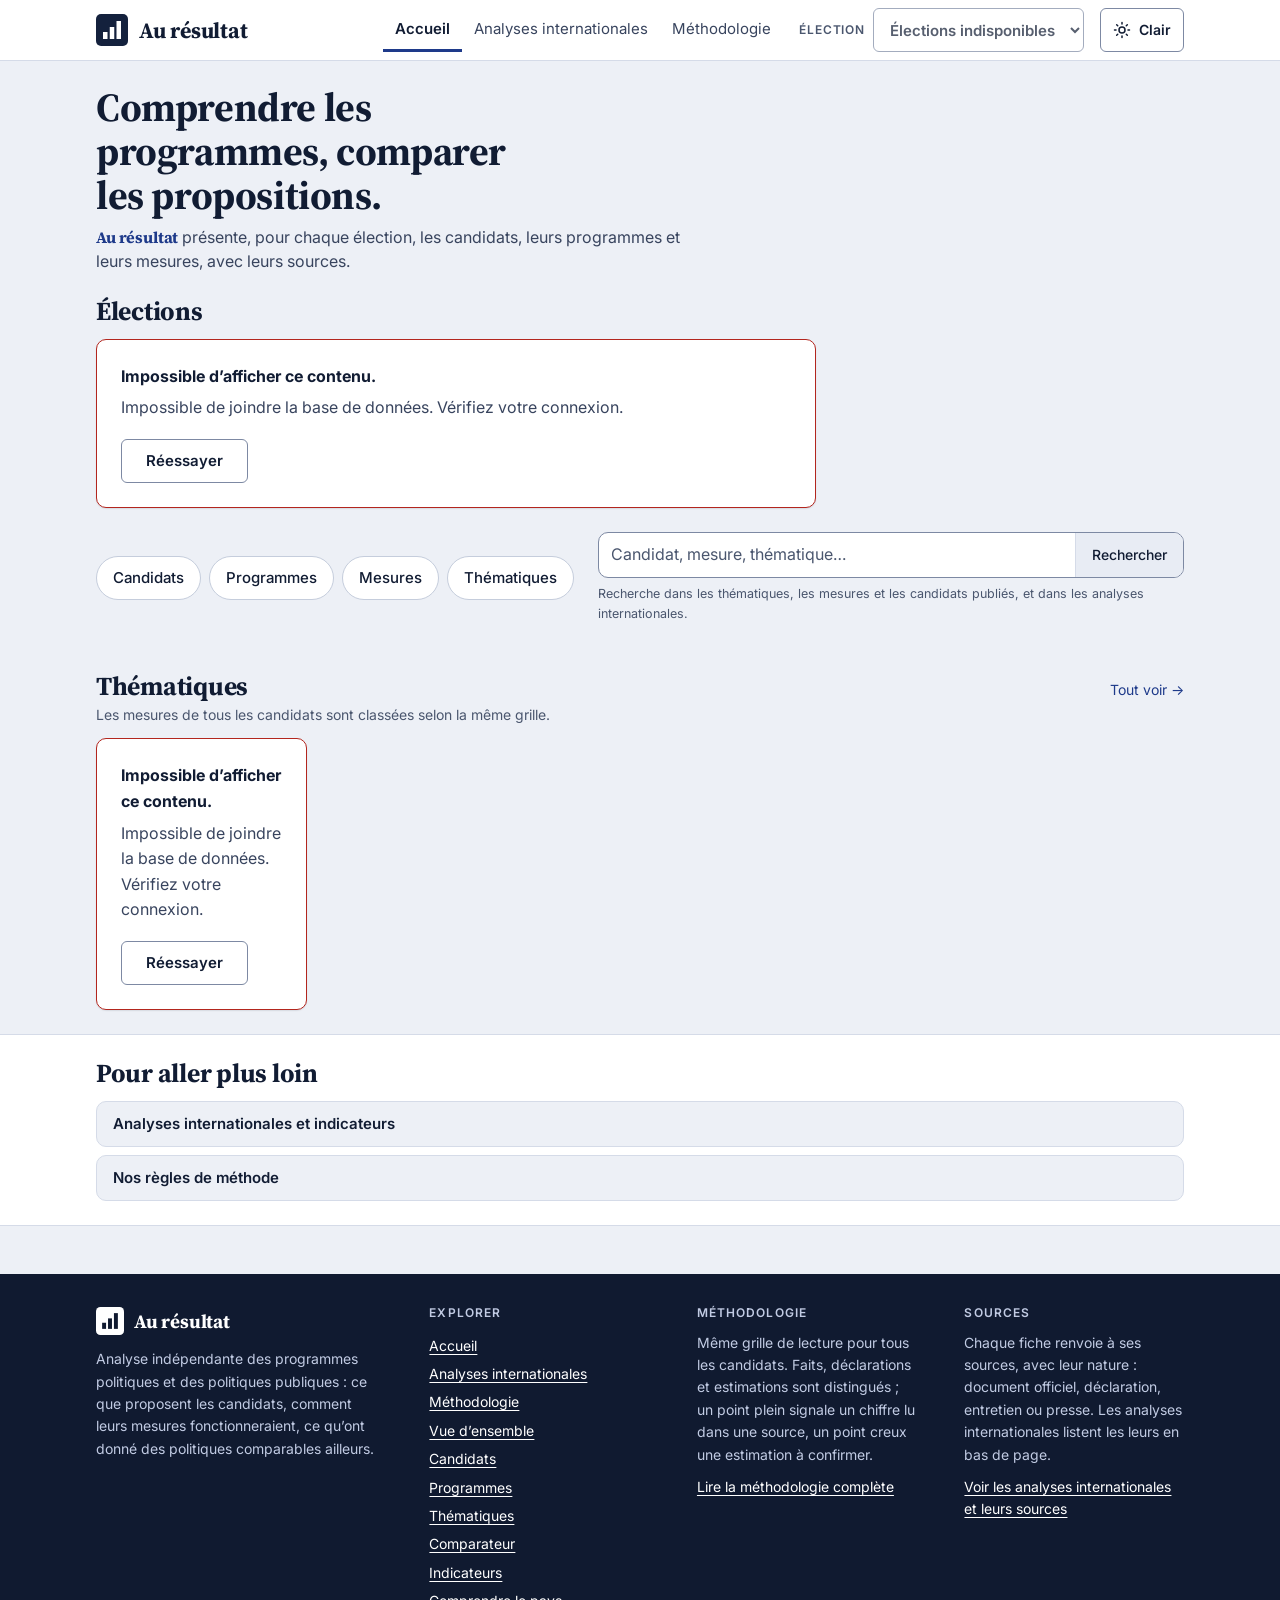
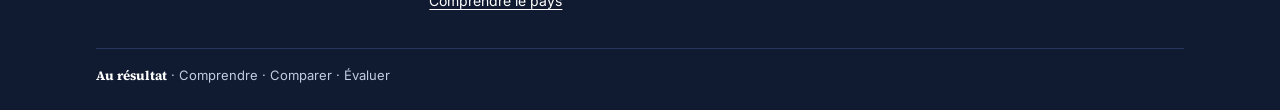
==== commit ab879ed8: "Refonte structurelle : accueil dense, calendrier en carte latérale, fiche candidat (informations rep" ====
--- a/index.html
+++ b/index.html
@@ -14,10 +14,10 @@
 <link rel="preconnect" href="https://fonts.gstatic.com" crossorigin>
 <link rel="stylesheet" href="https://fonts.googleapis.com/css2?family=Inter:wght@400;500;600;700&family=Source+Serif+4:opsz,wght@8..60,500;8..60,600;8..60,700&display=swap">
 <link rel="stylesheet" href="assets/css/tokens.css?v=0c6f7365">
-<link rel="stylesheet" href="assets/css/base.css?v=6aee513e">
+<link rel="stylesheet" href="assets/css/base.css?v=03fb88df">
 <link rel="stylesheet" href="assets/css/markdown.css?v=99b19935">
-<link rel="stylesheet" href="assets/css/home.css?v=6c6f60cf">
-<link rel="stylesheet" href="assets/css/data.css?v=5d32ddff">
+<link rel="stylesheet" href="assets/css/home.css?v=ab66e652">
+<link rel="stylesheet" href="assets/css/data.css?v=136a93e7">
 </head>
 <body data-page="home">
 <a class="skip" href="#contenu">Aller au contenu</a>
@@ -25,17 +25,35 @@
 
 <main id="contenu">
 
-  <!-- 1. Identité, promesse et recherche -->
+  <!-- 1. Titre court -->
   <section class="h-hero" aria-labelledby="intro-h">
     <div class="wrap">
-      <p class="label" id="h-meta">Plateforme indépendante · programmes politiques et politiques publiques</p>
-      <h1 id="intro-h"><span>Comprendre les programmes.</span> <span>Comparer les propositions.</span> <span>Évaluer les politiques publiques.</span></h1>
-      <p class="h-lede"><span class="brand-inline">Au résultat</span> analyse les programmes politiques et les politiques publiques : ce que proposent les candidats, comment leurs mesures fonctionneraient et ce qu’ont donné des politiques comparables menées ailleurs.</p>
-      <p class="h-status">Chaque information renvoie à sa source, dont la nature est toujours indiquée : document officiel, déclaration, entretien ou article de presse.</p>
+      <h1 id="intro-h">Comprendre les programmes, comparer les propositions.</h1>
+      <p class="h-lede"><span class="brand-inline">Au résultat</span> présente, pour chaque élection, les candidats, leurs programmes et leurs mesures, avec leurs sources.</p>
+    </div>
+  </section>
+
+  <!-- 2. Élections : cœur de la page -->
+  <section class="h-elec" id="elections" aria-labelledby="elections-h">
+    <div class="wrap">
+      <h2 id="elections-h" class="h-h2">Élections</h2>
+      <div id="h-elections"></div>
+    </div>
+  </section>
+
+  <!-- 3. Accès directs et recherche -->
+  <section class="h-quick" id="acces" aria-label="Accès directs et recherche">
+    <div class="wrap">
+      <ul class="h-chips" id="h-chips">
+        <li><a href="candidats.html">Candidats</a></li>
+        <li><a href="programmes.html">Programmes</a></li>
+        <li><a href="comparateur.html">Mesures</a></li>
+        <li><a href="thematiques.html">Thématiques</a></li>
+      </ul>
       <div class="h-search" id="h-search" role="search">
         <form id="h-search-form" autocomplete="off">
           <label class="skip" for="h-q">Rechercher</label>
-          <input id="h-q" type="search" placeholder="Rechercher un candidat, une mesure ou une thématique…" aria-controls="h-results" aria-expanded="false">
+          <input id="h-q" type="search" placeholder="Candidat, mesure, thématique…" aria-controls="h-results" aria-expanded="false">
           <button type="submit">Rechercher</button>
         </form>
         <div class="h-results" id="h-results" role="region" aria-live="polite" hidden></div>
@@ -44,73 +62,52 @@
     </div>
   </section>
 
-  <!-- 2. Choix de l’élection -->
-  <section class="h-band" id="elections" aria-labelledby="elections-h">
+  <!-- 4. Thématiques (cartes compactes) -->
+  <section class="h-band" id="thematiques" aria-labelledby="thematiques-h">
     <div class="wrap">
-      <header class="h-sec-head">
-        <p class="label">Par où commencer</p>
-        <h2 id="elections-h">Choisir une élection</h2>
-        <p class="h-sec-sub">Sélectionnez une élection pour accéder aux candidats, à leurs programmes, aux propositions et aux indicateurs du pays. Le menu en haut de page permet de passer d’un scrutin à l’autre.</p>
-      </header>
-      <div id="h-elections"></div>
+      <div class="h-sec-row">
+        <h2 id="thematiques-h" class="h-h2">Thématiques</h2>
+        <a href="thematiques.html">Tout voir →</a>
+      </div>
+      <p class="h-sec-sub" id="h-themes-sub">Les mesures de tous les candidats sont classées selon la même grille.</p>
+      <div class="h-themes" id="h-themes"></div>
     </div>
   </section>
 
-  <!-- 3. Thématiques -->
-  <section class="h-band h-band--surface" id="thematiques" aria-labelledby="thematiques-h">
+  <!-- 5. Pour aller plus loin : méthode et ressources, repliées -->
+  <section class="h-band h-band--surface" id="methode" aria-labelledby="ressources-h">
     <div class="wrap">
-      <header class="h-sec-head">
-        <p class="label">Thématiques</p>
-        <h2 id="thematiques-h">Explorer par grande politique publique</h2>
-        <p class="h-sec-sub" id="h-themes-sub">Les mesures de tous les candidats sont classées selon la même grille de politiques publiques.</p>
-      </header>
-      <div class="h-themes" id="h-themes"></div>
-      <p class="h-more"><a href="thematiques.html">Voir toutes les thématiques et leurs sous-thèmes →</a></p>
-    </div>
-  </section>
-
-  <!-- 4. Méthode et indépendance -->
-  <section class="h-band" id="methode" aria-labelledby="methode-h">
-    <div class="wrap">
-      <header class="h-sec-head">
-        <p class="label">Méthode et indépendance</p>
-        <h2 id="methode-h">Les règles que le site s’impose</h2>
-        <p class="h-sec-sub">Évaluer les politiques sur leurs mécanismes et leurs résultats, pas sur leurs étiquettes politiques.</p>
-      </header>
-      <ol class="h-principles">
-        <li><span class="mono">01</span><b>Même grille pour tous</b><p>Mêmes champs, même exigence pour chaque candidat et chaque famille politique.</p></li>
-        <li><span class="mono">02</span><b>Sources traçables</b><p>Chaque chiffre et chaque affirmation importante renvoie à une source accessible.</p></li>
-        <li><span class="mono">03</span><b>Faits, déclarations, estimations</b><p>Ce qui est vérifié, ce qui est annoncé et ce qui est estimé ne sont jamais mélangés.</p></li>
-        <li><span class="mono">04</span><b>Des mécanismes, pas des slogans</b><p>Une mesure est décrite par ce qu’elle fait, ce qu’elle coûte et à quelles conditions.</p></li>
-        <li><span class="mono">05</span><b>Résultats et limites</b><p>Les effets observés ailleurs sont présentés avec leurs limites et leurs différences de contexte.</p></li>
-        <li><span class="mono">06</span><b>Contexte national et international</b><p>Une politique se juge par rapport à la situation de départ et à la tendance du pays.</p></li>
-      </ol>
-      <p class="h-more"><a href="methodologie.html">Lire la méthodologie complète →</a></p>
-    </div>
-  </section>
-
-  <!-- 5. Ressources complémentaires -->
-  <section class="h-band h-band--surface" id="ressources" aria-labelledby="ressources-h">
-    <div class="wrap">
-      <header class="h-sec-head">
-        <p class="label">Pour approfondir</p>
-        <h2 id="ressources-h">Ressources complémentaires</h2>
-      </header>
-      <div class="h-res">
-        <div>
-          <p class="label">Analyses internationales</p>
-          <h3>Des études de cas pour éclairer les propositions</h3>
-          <p id="h-res-an"></p>
-          <ul id="h-dossiers"></ul>
-          <a href="analyses-internationales.html">Ouvrir la bibliothèque d’analyses →</a>
-        </div>
-        <div>
-          <p class="label">Indicateurs</p>
-          <h3>Des données sourcées pour situer les pays</h3>
-          <p id="h-res-in"></p>
-          <ul id="h-domains"></ul>
-          <a href="indicateurs.html">Voir les indicateurs →</a>
-        </div>
+      <h2 id="ressources-h" class="h-h2">Pour aller plus loin</h2>
+      <div class="h-folds">
+        <details class="h-fold" id="ressources">
+          <summary>Analyses internationales et indicateurs</summary>
+          <div class="h-res">
+            <div>
+              <p class="label">Analyses internationales</p>
+              <p id="h-res-an"></p>
+              <ul id="h-dossiers"></ul>
+              <a href="analyses-internationales.html">Ouvrir la bibliothèque d’analyses →</a>
+            </div>
+            <div>
+              <p class="label">Indicateurs</p>
+              <p id="h-res-in"></p>
+              <ul id="h-domains"></ul>
+              <a href="indicateurs.html">Voir les indicateurs →</a>
+            </div>
+          </div>
+        </details>
+        <details class="h-fold" id="methode-fold">
+          <summary>Nos règles de méthode</summary>
+          <ol class="h-principles">
+            <li><span class="mono">01</span><b>Même grille pour tous</b><p>Mêmes champs, même exigence pour chaque candidat.</p></li>
+            <li><span class="mono">02</span><b>Sources traçables</b><p>Chaque chiffre important renvoie à une source accessible.</p></li>
+            <li><span class="mono">03</span><b>Faits, déclarations, estimations</b><p>Ce qui est vérifié, annoncé ou estimé n’est jamais mélangé.</p></li>
+            <li><span class="mono">04</span><b>Des mécanismes, pas des slogans</b><p>Une mesure est décrite par ce qu’elle fait et ce qu’elle coûte.</p></li>
+            <li><span class="mono">05</span><b>Résultats et limites</b><p>Les effets observés ailleurs sont présentés avec leurs limites.</p></li>
+            <li><span class="mono">06</span><b>Contexte national et international</b><p>Une politique se juge par rapport à la situation de départ.</p></li>
+          </ol>
+          <p class="h-more"><a href="methodologie.html">Lire la méthodologie complète →</a></p>
+        </details>
       </div>
     </div>
   </section>
@@ -123,14 +120,14 @@
 <script src="assets/js/site-config.js?v=e3b5e2b8"></script>
 <script src="assets/js/utils.js?v=4f6dde50"></script>
 <script src="assets/js/layout.js?v=0e770fba"></script>
-<script src="assets/js/supabase-config.js?v=d232925b"></script>
-<script src="assets/js/db.js?v=2539611e"></script>
+<script src="assets/js/supabase-config.js?v=77957553"></script>
+<script src="assets/js/db.js?v=920af3e1"></script>
 <script src="assets/js/markdown.js?v=3c86658f"></script>
-<script src="assets/js/ui.js?v=4d51ed99"></script>
-<script src="assets/js/election.js?v=2520361f"></script>
+<script src="assets/js/ui.js?v=0d03a4fd"></script>
+<script src="assets/js/election.js?v=696cc9b3"></script>
 <script src="assets/js/data-analyses.js?v=10afe209"></script>
 <script src="assets/js/data-gauche.js?v=f952f74d"></script>
 <script src="assets/js/search.js?v=bfb70db7"></script>
-<script src="assets/js/home.js?v=454de92f"></script>
+<script src="assets/js/home.js?v=f978a2df"></script>
 </body>
 </html>
--- a/assets/css/base.css
+++ b/assets/css/base.css
@@ -117,7 +117,7 @@
 }
 
 /* ---------- Pied de page ---------- */
-.site-footer{background:var(--footer-bg);color:var(--bar-fg-2);padding-block:var(--s-7) var(--s-5);margin-top:var(--s-8)}
+.site-footer{background:var(--footer-bg);color:var(--bar-fg-2);padding-block:var(--s-6) var(--s-5);margin-top:var(--s-7)}
 .site-footer a{color:var(--on-bar);text-decoration:underline;text-underline-offset:3px}
 .f-grid{display:grid;grid-template-columns:1.3fr 1fr 1fr 1fr;gap:var(--s-6) var(--s-7)}
 .f-grid h2{font-family:var(--f-mono);font-size:12px;font-weight:600;letter-spacing:.09em;text-transform:uppercase;color:var(--bar-fg-2);margin-bottom:var(--s-3)}
@@ -139,3 +139,17 @@
 /* ---------- Changement de thème : transition douce, seulement pendant le basculement (jamais au chargement) ---------- */
 .theme-anim,.theme-anim *,.theme-anim *::before,.theme-anim *::after{transition:background-color .25s ease,color .25s ease,border-color .25s ease,fill .25s ease,stroke .25s ease,box-shadow .25s ease !important}
 @media (prefers-reduced-motion:reduce){.theme-anim,.theme-anim *,.theme-anim *::before,.theme-anim *::after{transition:none !important}}
+
+/* ---------- Cartes d'élection (accueil et choix d'élection des pages de rubrique) : toute la carte est le lien ---------- */
+.h-doors{list-style:none;margin:0;padding:0;display:grid;grid-template-columns:repeat(auto-fit,minmax(260px,1fr));gap:var(--s-3)}
+.h-doors>li{display:flex;min-width:0}
+.h-door{flex:1;display:flex;flex-direction:column;gap:var(--s-2);padding:var(--s-4);border:1px solid var(--line-soft);border-left:4px solid var(--accent);box-shadow:var(--shadow);border-radius:var(--r);background:var(--surface);color:inherit;text-decoration:none;min-width:0}
+.h-door:hover{background:var(--surface-hover);border-color:var(--accent-dim);border-left-color:var(--accent);text-decoration:none}
+.h-door h3{font-size:1.375rem;line-height:1.15}
+.h-top{display:flex;flex-wrap:wrap;align-items:center;gap:var(--s-1) var(--s-3);font-size:.8125rem;color:var(--fg-2)}
+.h-badge{font-family:var(--f-mono);font-size:11px;font-weight:600;letter-spacing:.04em;padding:2px 9px;border-radius:999px;background:var(--bar-2);color:var(--st-upcoming-fg)}
+.h-badge--live{background:var(--st-live-bg);color:var(--st-live-fg)}
+.h-badge--past{background:var(--st-past-bg);color:var(--st-past-fg)}
+.h-foot{display:flex;align-items:center;justify-content:space-between;gap:var(--s-3);margin-top:auto;font-size:.875rem;color:var(--fg-2)}
+.h-go{font-weight:600;color:var(--accent);margin-left:auto}
+@media (max-width:560px){.h-doors{grid-template-columns:minmax(0,1fr);gap:var(--s-2)}.h-door{padding:var(--s-3) var(--s-4)}.h-door h3{font-size:1.2rem}}
--- a/assets/css/home.css
+++ b/assets/css/home.css
@@ -1,25 +1,31 @@
 /* ==========================================================================
    PAGE D’ACCUEIL
-   Ordre : promesse + recherche, trois portes d’entrée, thématiques, méthode,
-   ressources complémentaires. Chaque bloc est indépendant (réordonnable dans index.html).
+   Ordre : titre court, élections (cartes entières cliquables, styles dans base.css), accès directs + recherche,
+   thématiques compactes, méthode et ressources repliées. Chaque bloc est indépendant (réordonnable dans index.html).
    ========================================================================== */
-.h-hero{padding-block:var(--s-8) var(--s-7);border-bottom:1px solid var(--line-soft)}
-.h-hero h1{font-size:clamp(30px,4.6vw,52px);line-height:1.08;max-width:none;margin-top:16px}
-.h-hero h1 span{display:block}
-.h-hero h1 span+span{color:var(--fg-2)}
-.h-lede{margin-top:22px;max-width:64ch;color:var(--fg-2);font-size:17px;line-height:1.55}
-.h-status{margin-top:14px;max-width:64ch;font-size:13px;color:var(--muted);padding:10px 12px;border-radius:var(--r);background:var(--accent-soft);color:var(--accent-soft-fg)}
+.h-hero{padding-block:var(--s-5) var(--s-3)}
+.h-hero h1{font-size:clamp(1.625rem,3.6vw,2.5rem);line-height:1.1;max-width:24ch}
+.h-lede{margin-top:var(--s-2);max-width:62ch;color:var(--fg-2);font-size:1rem;line-height:1.5}
+.h-h2{font-size:clamp(1.25rem,2.4vw,1.625rem)}
+.h-elec{padding-block:var(--s-3) var(--s-4)}
+.h-elec .h-h2{margin-bottom:var(--s-3)}
 
-/* Recherche centrale */
-.h-search{margin-top:34px;max-width:720px;position:relative}
-.h-search form{display:flex;border:1px solid var(--control-line);border-radius:var(--r);overflow:hidden;background:var(--surface);box-shadow:var(--shadow)}
+/* Accès directs + recherche : discrets, sous les élections */
+.h-quick{padding-block:var(--s-2) var(--s-5)}
+.h-quick .wrap{display:grid;grid-template-columns:auto minmax(0,1fr);gap:var(--s-3) var(--s-5);align-items:center}
+.h-chips{list-style:none;margin:0;padding:0;display:flex;flex-wrap:wrap;gap:var(--s-2)}
+.h-chips a{display:flex;align-items:center;min-height:var(--tap);padding:0 var(--s-4);border:1px solid var(--line);border-radius:999px;background:var(--surface);color:var(--fg);font-size:.9375rem;font-weight:500;text-decoration:none}
+.h-chips a:hover{border-color:var(--accent);color:var(--accent);text-decoration:none}
+.h-search{position:relative;min-width:0}
+.h-search form{display:flex;border:1px solid var(--control-line);border-radius:var(--r);overflow:hidden;background:var(--surface)}
 .h-search form:focus-within{border-color:var(--accent);outline:3px solid var(--focus);outline-offset:2px}
-.h-search input{flex:1;min-width:0;background:transparent;border:0;color:var(--fg);font:inherit;font-size:16px;padding:15px 16px}
+.h-search input{flex:1;min-width:0;background:transparent;border:0;color:var(--fg);font:inherit;font-size:16px;padding:0 var(--s-3);min-height:var(--tap)}
 .h-search input::placeholder{color:var(--muted)}
 .h-search input:focus-visible{outline:none}
-.h-search button{border:0;border-left:0;background:var(--btn-bg);color:var(--btn-fg);min-height:48px;font:inherit;font-size:14px;font-weight:500;padding:0 20px;cursor:pointer}
-.h-search button:hover{background:var(--btn-hover)}
-.h-search-note{font-size:12.5px;color:var(--muted);margin-top:10px}
+.h-search button{border:0;background:var(--surface-2);color:var(--fg);min-height:var(--tap);font:inherit;font-size:.875rem;font-weight:500;padding:0 var(--s-4);cursor:pointer;border-left:1px solid var(--line-soft)}
+.h-search button:hover{background:var(--surface-hover);color:var(--accent)}
+.h-search-note{font-size:12.5px;color:var(--muted);margin-top:6px}
+.h-search-note:empty{display:none}
 .h-results{position:absolute;left:0;right:0;top:100%;margin-top:4px;background:var(--surface);border:1px solid var(--line);border-radius:var(--r);box-shadow:var(--shadow-pop);z-index:20;max-height:420px;overflow:auto}
 .h-results[hidden]{display:none}
 .h-results h4{margin:0;padding:10px 14px 6px;font-family:var(--f-mono);font-size:10.5px;font-weight:500;letter-spacing:.09em;text-transform:uppercase;color:var(--muted)}
@@ -27,50 +33,42 @@
 .h-results a:hover,.h-results a:focus-visible{background:var(--surface-2);text-decoration:none}
 .h-results a small{display:block;color:var(--muted);font-size:12px}
 .h-results p{padding:12px 14px;font-size:13.5px;color:var(--fg-2)}
+@media (max-width:760px){.h-quick .wrap{grid-template-columns:minmax(0,1fr)}.h-chips{display:grid;grid-template-columns:repeat(2,minmax(0,1fr))}.h-chips a{justify-content:center}}
 
-.h-band{padding-block:var(--s-7)}
+.h-band{padding-block:var(--s-5)}
 .h-band--surface{background:var(--surface);border-block:1px solid var(--line-soft)}
-.h-sec-head{margin-bottom:28px;max-width:70ch}
-.h-sec-head h2{font-size:clamp(26px,3.4vw,38px);margin-top:8px}
-.h-sec-sub{color:var(--fg-2);margin-top:8px}
+.h-sec-row{display:flex;align-items:baseline;justify-content:space-between;gap:var(--s-3)}
+.h-sec-row a{font-size:.875rem;white-space:nowrap}
+.h-sec-sub{color:var(--muted);font-size:.875rem;margin:2px 0 var(--s-3)}
+.h-band--surface .h-h2{margin-bottom:var(--s-3)}
 
-/* Trois portes d’entrée */
-.h-doors{display:grid;grid-template-columns:repeat(3,minmax(0,1fr));gap:12px}
-.h-door{display:flex;flex-direction:column;gap:10px;padding:var(--s-5);border:1px solid var(--line-soft);box-shadow:var(--shadow);border-radius:var(--r);background:var(--surface);color:inherit;text-decoration:none;min-width:0}
-.h-door:hover{background:var(--surface-hover);border-color:var(--accent-dim);text-decoration:none}
-.h-door h3{font-size:25px}
-.h-door p{font-size:14.5px;color:var(--fg-2);flex:1}
-.h-door .h-go{font-family:var(--f-mono);font-size:12px;color:var(--accent);letter-spacing:.04em}
-.h-door .h-state{font-family:var(--f-mono);font-size:10.5px;letter-spacing:.06em;text-transform:uppercase;color:var(--muted)}
-@media (max-width:860px){.h-doors{grid-template-columns:minmax(0,1fr)}}
+/* Thématiques : cartes basses, deux colonnes sur mobile */
+.h-themes{display:grid;grid-template-columns:repeat(auto-fill,minmax(190px,1fr));gap:var(--s-2)}
+.h-theme{display:flex;flex-direction:column;gap:2px;justify-content:center;min-height:var(--tap);border:1px solid var(--line-soft);border-radius:var(--r);background:var(--surface);padding:var(--s-2) var(--s-3);min-width:0;color:inherit;text-decoration:none}
+.h-theme:hover{background:var(--surface-hover);border-color:var(--accent-dim);text-decoration:none}
+.h-theme h3{font-size:1rem;line-height:1.2}
+.h-theme .h-n{font-family:var(--f-mono);font-size:11px;color:var(--muted)}
+@media (max-width:560px){.h-themes{grid-template-columns:repeat(2,minmax(0,1fr))}}
 
-/* Thématiques */
-.h-themes{display:grid;grid-template-columns:repeat(auto-fill,minmax(250px,1fr));gap:10px}
-.h-theme{display:flex;flex-direction:column;gap:6px;border:1px solid var(--line-soft);box-shadow:var(--shadow);border-radius:var(--r);background:var(--surface);padding:var(--s-4) var(--s-5);min-width:0;color:inherit;text-decoration:none}
-.h-theme:hover{background:var(--surface-hover);border-color:var(--accent-dim);text-decoration:none}
-.h-theme h3{font-size:20px}
-.h-theme p{font-size:13px;color:var(--muted)}
-.h-theme .h-n{font-family:var(--f-mono);font-size:11px;color:var(--accent)}
-.h-more{margin-top:18px;font-size:14px}
-
-/* Méthode et indépendance */
-.h-principles{list-style:none;margin:0;padding:0;display:grid;grid-template-columns:repeat(3,minmax(0,1fr));gap:0 32px}
-.h-principles li{border-top:1px solid var(--line);padding:14px 0 20px}
+/* Méthode et ressources : repliées */
+.h-folds{display:grid;gap:var(--s-2)}
+.h-fold{border:1px solid var(--line-soft);border-radius:var(--r);background:var(--bg)}
+.h-fold>summary{cursor:pointer;padding:0 var(--s-4);font-weight:600;font-size:.9375rem}
+.h-fold[open]>summary{border-bottom:1px solid var(--line-soft)}
+.h-fold>*:not(summary){margin:var(--s-3) var(--s-4)}
+.h-principles{list-style:none;padding:0;display:grid;grid-template-columns:repeat(3,minmax(0,1fr));gap:var(--s-3) var(--s-5)}
 .h-principles .mono{color:var(--accent);font-size:12px}
-.h-principles b{display:block;font-family:var(--f-display);font-size:20px;font-weight:600;margin:4px 0 6px;line-height:1.2}
-.h-principles p{font-size:14px;color:var(--fg-2)}
+.h-principles b{display:block;font-size:.9375rem;margin:2px 0}
+.h-principles p{font-size:.875rem;color:var(--fg-2)}
+.h-more{font-size:.875rem}
 @media (max-width:860px){.h-principles{grid-template-columns:minmax(0,1fr)}}
-
-/* Ressources complémentaires */
-.h-res{display:grid;grid-template-columns:repeat(2,minmax(0,1fr));gap:0 40px}
-.h-res>div{border-top:1px solid var(--line);padding-top:16px}
-.h-res h3{font-size:22px;margin:6px 0 8px}
-.h-res p{font-size:14.5px;color:var(--fg-2);margin-bottom:12px}
-.h-res ul{list-style:none;margin:0 0 14px;padding:0;font-size:14px}
-.h-res li{padding:5px 0;border-top:1px solid var(--line-soft);color:var(--fg-2)}
+.h-res{display:grid;grid-template-columns:repeat(2,minmax(0,1fr));gap:var(--s-4) var(--s-6)}
+.h-res p{font-size:.875rem;color:var(--fg-2);margin-bottom:var(--s-2)}
+.h-res p.label{color:var(--muted);margin-bottom:2px;font-size:12px}
+.h-res ul{list-style:none;margin:0 0 var(--s-2);padding:0;font-size:.875rem}
+.h-res li{padding:3px 0;color:var(--fg-2)}
 .h-res li b{color:var(--fg);font-weight:500}
-@media (max-width:760px){.h-res{grid-template-columns:minmax(0,1fr);gap:28px}}
+.h-res a{font-size:.875rem}
+@media (max-width:760px){.h-res{grid-template-columns:minmax(0,1fr)}}
 
 .nojs{padding:16px;border:1px dashed var(--line);color:var(--fg-2);margin-block:24px}
-@media (max-width:760px){.h-hero{padding-block:42px 38px}.h-search button{padding:0 14px}}
-.h-door .h-count{font-size:13px;color:var(--fg-2)}
--- a/assets/css/data.css
+++ b/assets/css/data.css
@@ -383,3 +383,20 @@
 .res-tag.res-win{background:var(--accent);color:var(--on-accent,#fff)}
 .res-part{margin-top:var(--s-3)}
 .ps-now .ps-round{font-weight:600;color:var(--fg-2)}
+
+/* « Élu provisoire » / « Qualifié » sur résultats provisoires : distinction visuelle explicite (trait pointillé) */
+.status-card.is-prov{border-left-style:dashed}
+.statut--prov{border-style:dashed}
+.res-tag.res-prov{background:transparent;border:1px dashed currentColor;color:var(--fg-2)}
+.res-tag.res-win.res-prov{background:transparent;color:var(--accent);border-color:var(--accent)}
+
+/* ---------- Fiche candidat : informations biographiques repliées, crédit photo discret ---------- */
+.cand-info{margin:var(--s-4) 0 0;border:1px solid var(--line-soft);border-radius:var(--r);background:var(--surface)}
+.cand-info>summary{cursor:pointer;padding:0 var(--s-4);font-weight:600;font-size:.9375rem;color:var(--fg)}
+.cand-info[open]>summary{border-bottom:1px solid var(--line-soft)}
+.cand-info-body{padding:var(--s-3) var(--s-4)}
+.cand-info-body .cand-bio+.cand-bio{margin-top:var(--s-3)}
+.portrait-box{position:relative}
+.credit-dot{position:absolute;right:4px;bottom:4px;display:inline-flex;align-items:center;justify-content:center;width:18px;height:18px;border-radius:50%;background:var(--surface);color:var(--muted);border:1px solid var(--line);font:600 11px/1 var(--f-body);text-decoration:none;opacity:.8}
+a.credit-dot:hover,.credit-dot:focus-visible{opacity:1;color:var(--accent);text-decoration:none}
+.ov-h{margin-top:var(--s-5)}
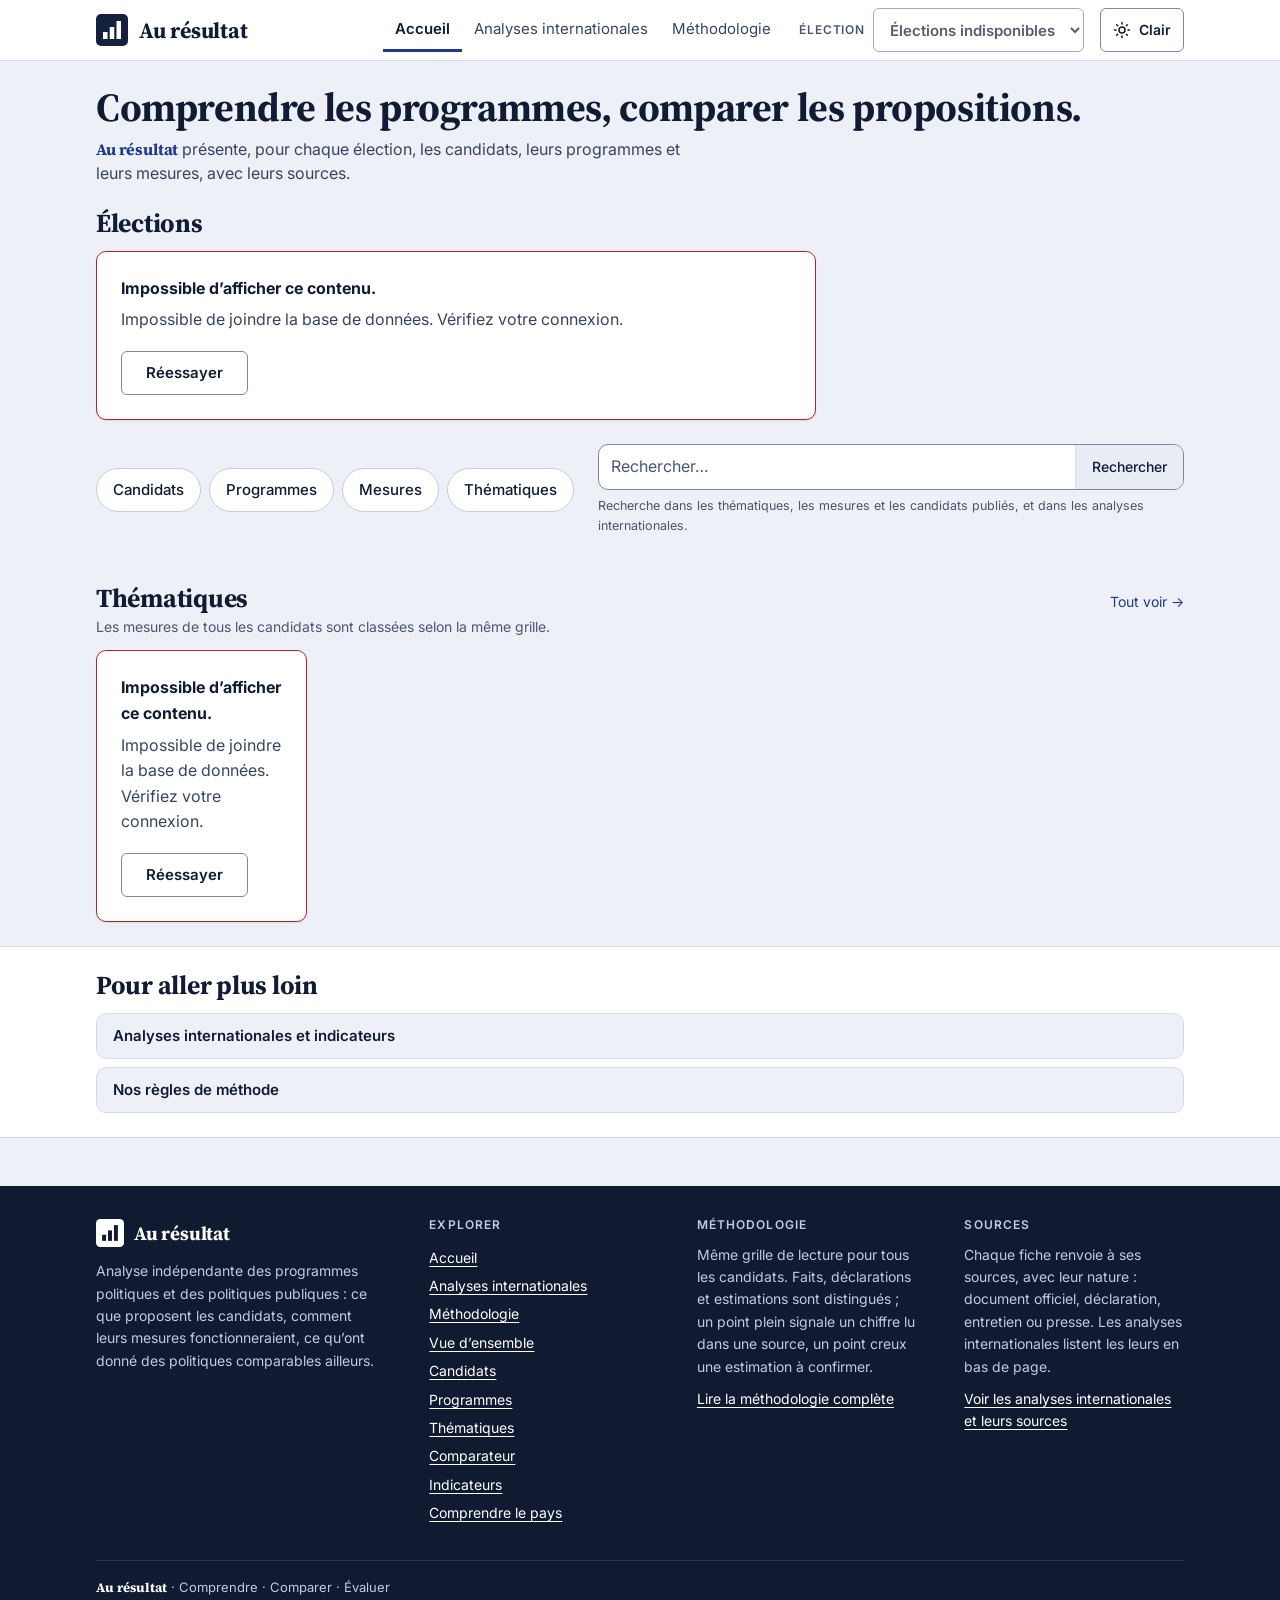
==== commit 9658404e: "Revue visuelle : titre d'accueil sur une ligne, calendrier mobile plus compact, recherche mobile lis" ====
--- a/index.html
+++ b/index.html
@@ -16,7 +16,7 @@
 <link rel="stylesheet" href="assets/css/tokens.css?v=0c6f7365">
 <link rel="stylesheet" href="assets/css/base.css?v=03fb88df">
 <link rel="stylesheet" href="assets/css/markdown.css?v=99b19935">
-<link rel="stylesheet" href="assets/css/home.css?v=ab66e652">
+<link rel="stylesheet" href="assets/css/home.css?v=1163c06f">
 <link rel="stylesheet" href="assets/css/data.css?v=136a93e7">
 </head>
 <body data-page="home">
@@ -53,7 +53,7 @@
       <div class="h-search" id="h-search" role="search">
         <form id="h-search-form" autocomplete="off">
           <label class="skip" for="h-q">Rechercher</label>
-          <input id="h-q" type="search" placeholder="Candidat, mesure, thématique…" aria-controls="h-results" aria-expanded="false">
+          <input id="h-q" type="search" placeholder="Rechercher…" aria-controls="h-results" aria-expanded="false">
           <button type="submit">Rechercher</button>
         </form>
         <div class="h-results" id="h-results" role="region" aria-live="polite" hidden></div>
--- a/assets/css/home.css
+++ b/assets/css/home.css
@@ -4,7 +4,7 @@
    thématiques compactes, méthode et ressources repliées. Chaque bloc est indépendant (réordonnable dans index.html).
    ========================================================================== */
 .h-hero{padding-block:var(--s-5) var(--s-3)}
-.h-hero h1{font-size:clamp(1.625rem,3.6vw,2.5rem);line-height:1.1;max-width:24ch}
+.h-hero h1{font-size:clamp(1.625rem,3.6vw,2.5rem);line-height:1.1;max-width:none}
 .h-lede{margin-top:var(--s-2);max-width:62ch;color:var(--fg-2);font-size:1rem;line-height:1.5}
 .h-h2{font-size:clamp(1.25rem,2.4vw,1.625rem)}
 .h-elec{padding-block:var(--s-3) var(--s-4)}
